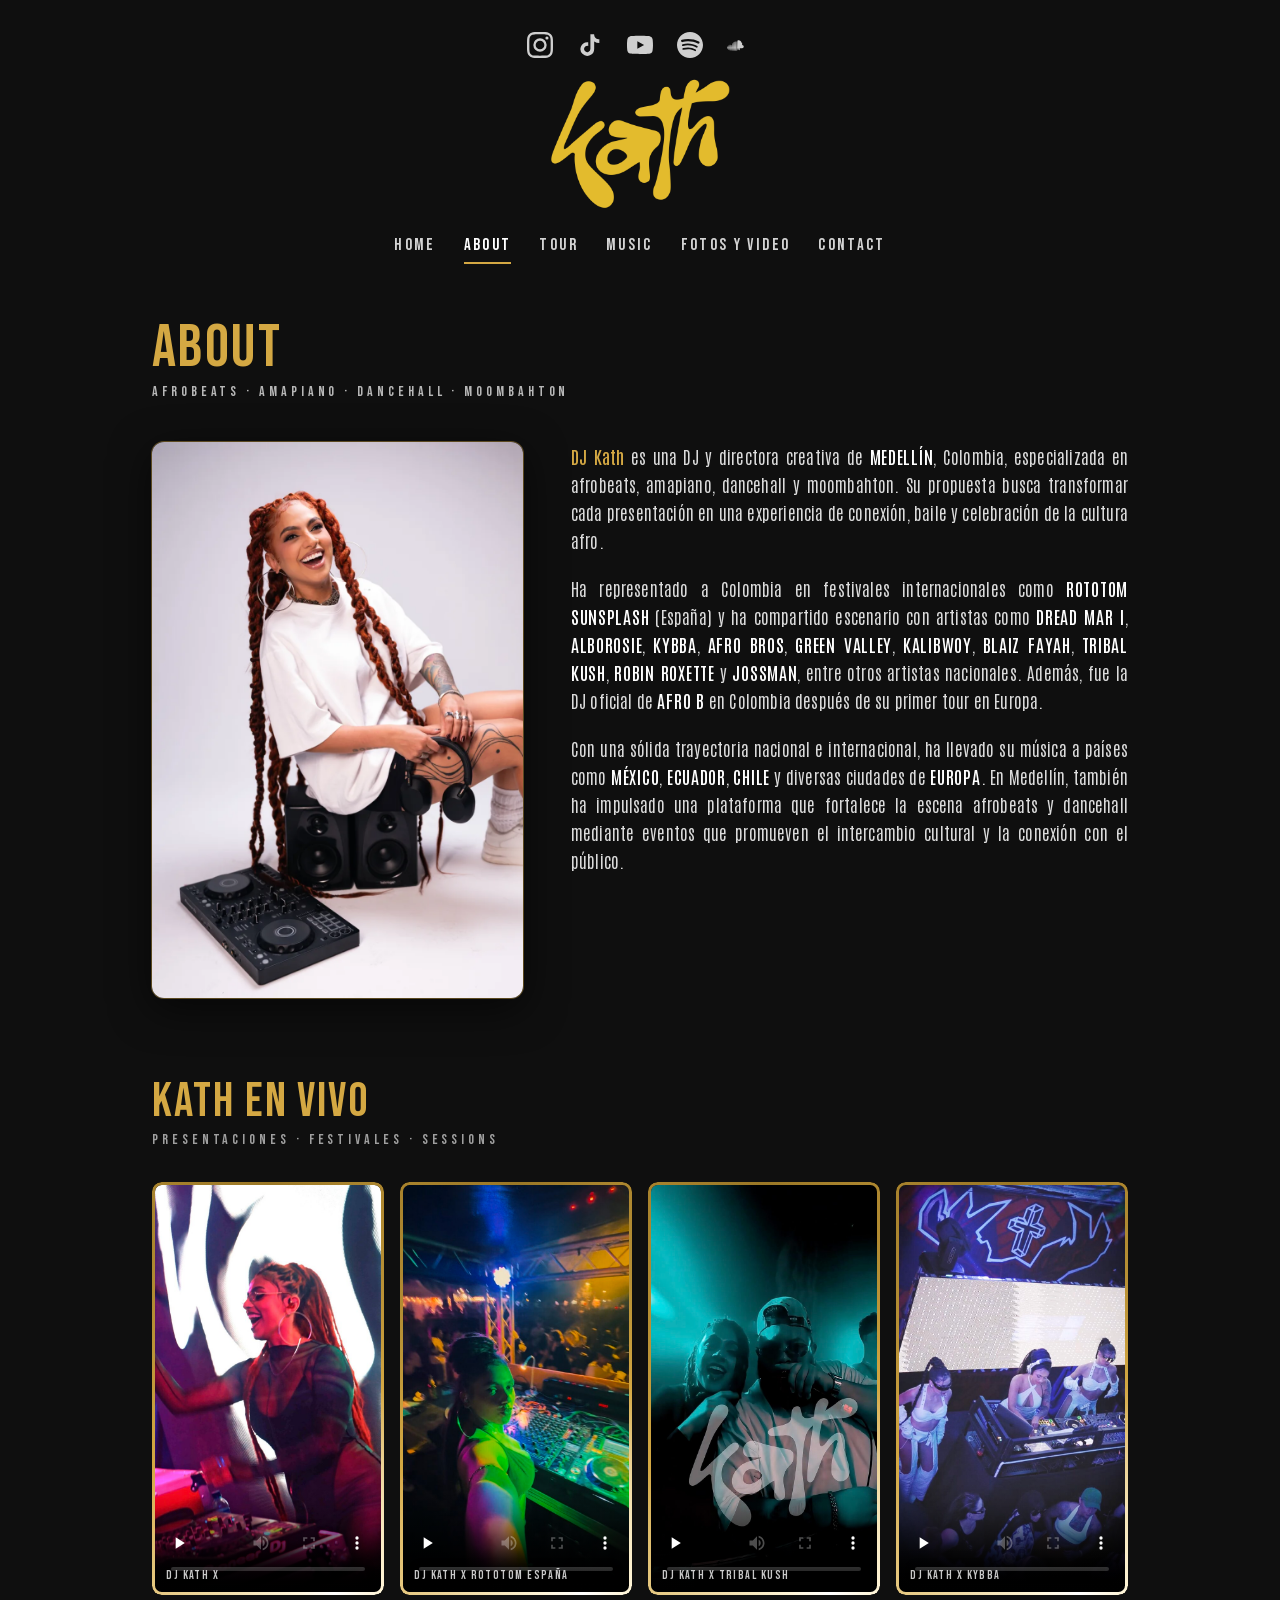
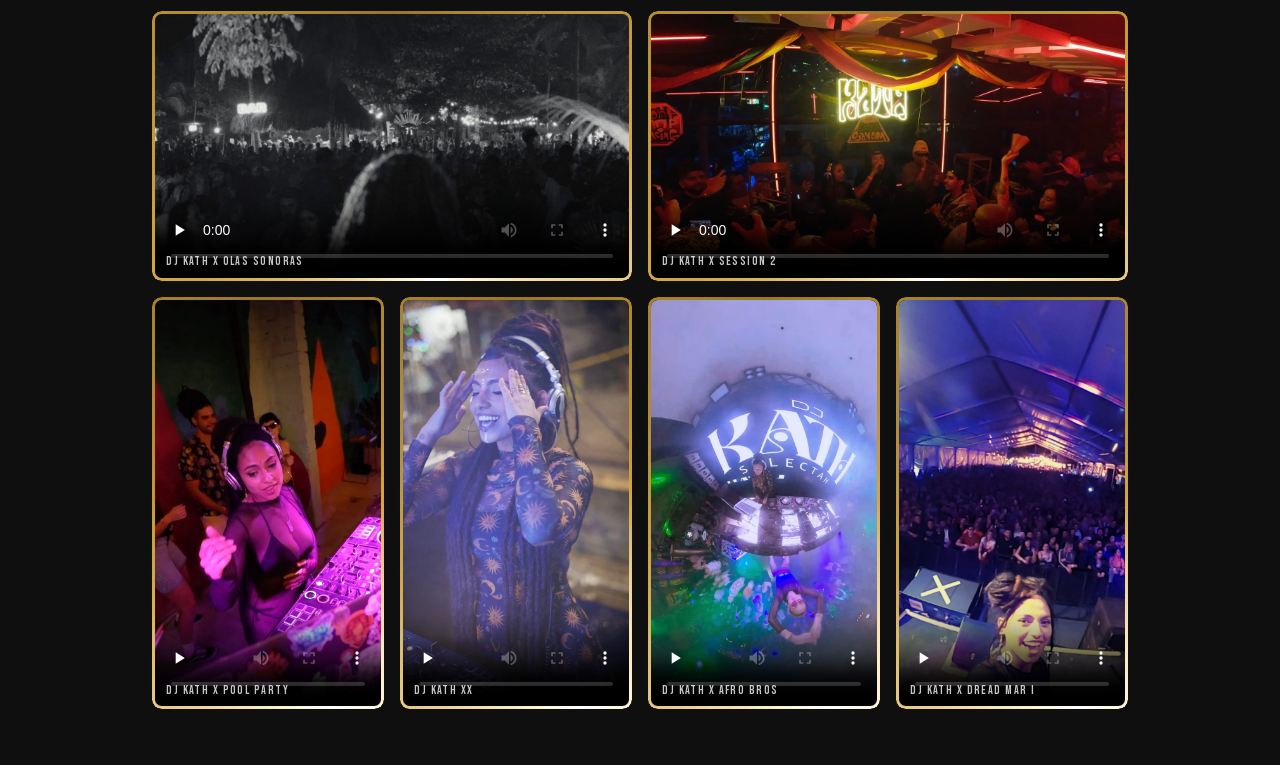
==== about.html @ 7995051b "perf: Tailwind compilado, fuentes locales, SoundCloud diferido y favicon liviano" ====
<!DOCTYPE html>
<html lang="es">
<head>
    <meta charset="UTF-8">
    <meta name="viewport" content="width=device-width, initial-scale=1.0">
    <script>try{if(!sessionStorage.getItem('kathIntro')&&!matchMedia('(prefers-reduced-motion: reduce)').matches){var d=document.documentElement;d.classList.add('intro');sessionStorage.setItem('kathIntro','1');document.addEventListener('DOMContentLoaded',function(){var i=document.querySelector('header > a > img'),go=function(){d.classList.add('go')};if(!i||i.complete)return go();i.addEventListener('load',go);i.addEventListener('error',go);setTimeout(go,2000)})}}catch(e){}</script>
    <title>Sobre DJ Kath | Biografía y trayectoria</title>
    <meta name="description" content="Quién es DJ Kath: su historia, su sonido y su recorrido por escenarios de Colombia y Europa. Afrobeats, Amapiano y raíces africanas desde Medellín.">
    <link rel="canonical" href="https://djkath.com/about.html">
    <meta property="og:type" content="profile">
    <meta property="og:site_name" content="DJ Kath">
    <meta property="og:locale" content="es_CO">
    <meta property="og:url" content="https://djkath.com/about.html">
    <meta property="og:title" content="Sobre DJ Kath | Biografía y trayectoria">
    <meta property="og:description" content="Quién es DJ Kath: su historia, su sonido y su recorrido por escenarios de Colombia y Europa. Afrobeats, Amapiano y raíces africanas desde Medellín.">
    <meta property="og:image" content="https://djkath.com/img/og-djkath.jpg">
    <meta property="og:image:width" content="1200">
    <meta property="og:image:height" content="630">
    <meta property="og:image:alt" content="DJ Kath en cabina">
    <meta name="twitter:card" content="summary_large_image">
    <meta name="twitter:title" content="Sobre DJ Kath | Biografía y trayectoria">
    <meta name="twitter:description" content="Quién es DJ Kath: su historia, su sonido y su recorrido por escenarios de Colombia y Europa. Afrobeats, Amapiano y raíces africanas desde Medellín.">
    <meta name="twitter:image" content="https://djkath.com/img/og-djkath.jpg">
    <link rel="icon" href="img/favicon.png" type="image/png">
    <link rel="apple-touch-icon" href="img/apple-touch-icon.png">
    <link rel="preload" href="fonts/bebas-neue-latin.woff2" as="font" type="font/woff2" crossorigin>
    <link rel="preload" href="fonts/antonio-latin.woff2" as="font" type="font/woff2" crossorigin>
    <link rel="stylesheet" href="assets/app.css">
    <style>
        body { font-family:'Antonio',system-ui,sans-serif; font-weight:300; background:#0F0F0F; }
        html { scroll-behavior:smooth; }
        .font-display { font-family:'Bebas Neue',system-ui,sans-serif; }
        .nav-link { font-family:'Bebas Neue',system-ui,sans-serif; letter-spacing:.14em; text-transform:uppercase; font-size:1.05rem; color:#fff; opacity:.82; transition:opacity .25s,color .25s; position:relative; padding-bottom:4px; }
        .nav-link:hover { opacity:1; color:#D4A843; }
        .nav-link.active { opacity:1; }
        .nav-link.active::after { content:''; position:absolute; left:0; right:0; bottom:-2px; height:2px; background:#D4A843; }
        .social-icon { color:#fff; opacity:.8; transition:opacity .25s,color .25s; }
        .social-icon:hover { opacity:1; color:#D4A843; }
        .social-icon svg { width: 26px; height: 26px; }
        #drawer .social-icon svg { width: 24px; height: 24px; }
        ::-webkit-scrollbar { width:4px; } ::-webkit-scrollbar-track { background:#0F0F0F; } ::-webkit-scrollbar-thumb { background:#D4A843; border-radius:2px; }
            #drawer .nav-link{font-size:1.25rem;}
        .bio p { font-weight:300; letter-spacing:.01em; }
        .bio .up { font-weight:500; color:#fff; text-transform:uppercase; letter-spacing:.04em; }
        .bio .hl { color:#D4A843; font-weight:500; }
        @property --ba { syntax:'<angle>'; inherits:false; initial-value:0deg; }
        .vcard { position:relative; border-radius:.6rem; background:#000; padding:3px; isolation:isolate; }
        .vcard video { display:block; width:100%; height:100%; border-radius:calc(.6rem - 3px); position:relative; z-index:1; }
        .vcard::before {
            content:''; position:absolute; inset:0; border-radius:inherit; padding:3px; pointer-events:none;
            background:conic-gradient(from var(--ba), #9a7726 0deg, #D4A843 90deg, #fff6da 152deg, #ffffff 162deg, #fff6da 172deg, #D4A843 235deg, #9a7726 360deg);
            -webkit-mask:linear-gradient(#000 0 0) content-box, linear-gradient(#000 0 0);
            -webkit-mask-composite:xor; mask:linear-gradient(#000 0 0) content-box, linear-gradient(#000 0 0); mask-composite:exclude;
            animation:spinBorder 3.5s linear infinite; z-index:20;
        }
        @keyframes spinBorder { to { --ba:360deg; } }
        @media (prefers-reduced-motion: reduce) {
            .vcard::before { animation:none; background:#D4A843; }
        }
        .vcap { font-family:'Bebas Neue',system-ui,sans-serif; letter-spacing:.12em; font-size:.75rem; line-height:1.15;
            color:rgba(255,255,255,.78); position:absolute; bottom:3px; left:3px; right:3px; z-index:10;
            padding:1.4rem .7rem .55rem; pointer-events:none; border-radius:0 0 calc(.6rem - 3px) calc(.6rem - 3px);
            background:linear-gradient(to top, rgba(0,0,0,.88), transparent); }
            /* Entrada del encabezado: solo en la primera página de la visita (clase .intro puesta en <head>).
           Queda en pausa hasta que carga el logo (clase .go) para no arrancar sobre una imagen sin descargar. */
        @keyframes kDrop { from { opacity: 0; transform: translateY(-22px); } to { opacity: 1; transform: none; } }
        @keyframes kWrite {
            from { clip-path: inset(-80% 180% -80% -80%); transform: scale(1.08); }
            to { clip-path: inset(-80%); transform: scale(1); }
        }
        @keyframes kRise { from { opacity: 0; transform: translateY(26px); } to { opacity: 1; transform: none; } }
        @keyframes kLine { from { transform: scaleX(0); } to { transform: scaleX(1); } }
        html.intro:not(.go) header *, html.intro:not(.go) #menuBtn, html.intro:not(.go) .hero-tagline, html.intro:not(.go) #scPlayer { animation-play-state: paused !important; }
        html.intro header .social-icon { animation: kDrop .9s cubic-bezier(.16, 1, .3, 1) backwards; }
        html.intro header .social-icon:nth-child(1) { animation-delay: .20s; }
        html.intro header .social-icon:nth-child(2) { animation-delay: .32s; }
        html.intro header .social-icon:nth-child(3) { animation-delay: .44s; }
        html.intro header .social-icon:nth-child(4) { animation-delay: .56s; }
        html.intro header .social-icon:nth-child(5) { animation-delay: .68s; }
        html.intro header > a > img { animation: kWrite 2.2s cubic-bezier(.45, 0, .25, 1) .5s backwards; }
        html.intro header .nav-link { animation: kRise .9s cubic-bezier(.16, 1, .3, 1) backwards; }
        html.intro header .nav-link:nth-child(1) { animation-delay: 1.90s; }
        html.intro header .nav-link:nth-child(2) { animation-delay: 2.04s; }
        html.intro header .nav-link:nth-child(3) { animation-delay: 2.18s; }
        html.intro header .nav-link:nth-child(4) { animation-delay: 2.32s; }
        html.intro header .nav-link:nth-child(5) { animation-delay: 2.46s; }
        html.intro header .nav-link:nth-child(6) { animation-delay: 2.60s; }
        html.intro header .nav-link.active::after { animation: kLine .8s cubic-bezier(.16, 1, .3, 1) 3.2s backwards; }
        html.intro #menuBtn { animation: kDrop .9s cubic-bezier(.16, 1, .3, 1) 1.9s backwards; }
    </style>
</head>
<body class="text-white">

    <!-- Mobile menu (hamburguesa + drawer) -->
    <button id="menuBtn" aria-label="Abrir menú" class="sm:hidden fixed top-6 right-5 z-[60] text-white p-2">
      <svg width="28" height="28" viewBox="0 0 24 24" fill="none" stroke="currentColor" stroke-width="2" stroke-linecap="round"><line x1="3" y1="6" x2="21" y2="6"/><line x1="3" y1="12" x2="21" y2="12"/><line x1="3" y1="18" x2="21" y2="18"/></svg>
    </button>
    <div id="backdrop" class="sm:hidden fixed inset-0 bg-black/60 backdrop-blur-sm z-40 opacity-0 pointer-events-none transition-opacity duration-300"></div>
    <aside id="drawer" class="sm:hidden fixed top-0 right-0 h-full w-72 max-w-[80vw] bg-ink/95 backdrop-blur-md z-50 translate-x-full transition-transform duration-300 ease-out flex flex-col border-l border-white/10">
      <button id="menuClose" aria-label="Cerrar menú" class="self-end p-5 text-white">
        <svg width="26" height="26" viewBox="0 0 24 24" fill="none" stroke="currentColor" stroke-width="2" stroke-linecap="round"><line x1="6" y1="6" x2="18" y2="18"/><line x1="6" y1="18" x2="18" y2="6"/></svg>
      </button>
      <nav class="flex flex-col gap-7 px-8 mt-2">
        <a href="index.html" class="nav-link">Home</a>
        <a href="about.html" class="nav-link">About</a>
        <a href="tour.html" class="nav-link">Tour</a>
        <a href="music.html" class="nav-link">Music</a>
        <a href="video.html" class="nav-link">Fotos y video</a>
        <a href="contact.html" class="nav-link">Contact</a>
      </nav>
      <div class="mt-auto flex items-center gap-6 px-8 pb-10">
        <a href="https://www.instagram.com/djkath____/" target="_blank" rel="noopener" aria-label="Instagram" class="social-icon"><svg width="20" height="20" viewBox="0 0 24 24" fill="currentColor"><path d="M12 2.16c3.2 0 3.58.01 4.85.07 1.17.05 1.8.25 2.23.41.56.22.96.48 1.38.9.42.42.68.82.9 1.38.16.42.36 1.06.41 2.23.06 1.27.07 1.65.07 4.85s-.01 3.58-.07 4.85c-.05 1.17-.25 1.8-.41 2.23-.22.56-.48.96-.9 1.38-.42.42-.82.68-1.38.9-.42.16-1.06.36-2.23.41-1.27.06-1.65.07-4.85.07s-3.58-.01-4.85-.07c-1.17-.05-1.8-.25-2.23-.41a3.7 3.7 0 0 1-1.38-.9 3.7 3.7 0 0 1-.9-1.38c-.16-.42-.36-1.06-.41-2.23C2.17 15.58 2.16 15.2 2.16 12s.01-3.58.07-4.85c.05-1.17.25-1.8.41-2.23.22-.56.48-.96.9-1.38.42-.42.82-.68 1.38-.9.42-.16 1.06-.36 2.23-.41C8.42 2.17 8.8 2.16 12 2.16M12 0C8.74 0 8.33.01 7.05.07 5.78.13 4.9.33 4.14.63c-.79.31-1.46.72-2.12 1.38C1.36 2.67.95 3.34.63 4.14.33 4.9.13 5.78.07 7.05.01 8.33 0 8.74 0 12s.01 3.67.07 4.95c.06 1.27.26 2.15.56 2.91.31.8.72 1.47 1.38 2.13.66.66 1.33 1.07 2.12 1.38.76.3 1.64.5 2.91.56C8.33 23.99 8.74 24 12 24s3.67-.01 4.95-.07c1.27-.06 2.15-.26 2.91-.56.8-.31 1.47-.72 2.13-1.38.66-.66 1.07-1.33 1.38-2.13.3-.76.5-1.64.56-2.91.06-1.28.07-1.69.07-4.95s-.01-3.67-.07-4.95c-.06-1.27-.26-2.15-.56-2.91a5.9 5.9 0 0 0-1.38-2.12A5.9 5.9 0 0 0 19.86.63c-.76-.3-1.64-.5-2.91-.56C15.67.01 15.26 0 12 0z"/><path d="M12 5.84A6.16 6.16 0 1 0 18.16 12 6.16 6.16 0 0 0 12 5.84zM12 16a4 4 0 1 1 4-4 4 4 0 0 1-4 4z"/><circle cx="18.41" cy="5.59" r="1.44"/></svg></a>
        <a href="https://www.tiktok.com/@djkath____" target="_blank" rel="noopener" aria-label="TikTok" class="social-icon"><svg width="20" height="20" viewBox="0 0 24 24" fill="currentColor"><path d="M19.59 6.69a4.83 4.83 0 0 1-3.77-4.25V2h-3.45v13.67a2.89 2.89 0 0 1-5.2 1.74 2.89 2.89 0 0 1 2.31-4.64 2.93 2.93 0 0 1 .88.13V9.4a6.84 6.84 0 0 0-1-.05A6.33 6.33 0 0 0 5 20.1a6.34 6.34 0 0 0 10.86-4.43v-7a8.16 8.16 0 0 0 4.77 1.52v-3.4a4.85 4.85 0 0 1-1.04-.1z"/></svg></a>
        <a href="https://www.youtube.com/@DjKathh" target="_blank" rel="noopener" aria-label="YouTube" class="social-icon"><svg width="20" height="20" viewBox="0 0 24 24" fill="currentColor"><path d="M23.498 6.186a3.016 3.016 0 0 0-2.122-2.136C19.505 3.545 12 3.545 12 3.545s-7.505 0-9.377.505A3.017 3.017 0 0 0 .502 6.186C0 8.07 0 12 0 12s0 3.93.502 5.814a3.016 3.016 0 0 0 2.122 2.136c1.871.505 9.376.505 9.376.505s7.505 0 9.377-.505a3.015 3.015 0 0 0 2.122-2.136C24 15.93 24 12 24 12s0-3.93-.502-5.814zM9.545 15.568V8.432L15.818 12l-6.273 3.568z"/></svg></a>
        <a href="https://open.spotify.com/user/12130058466" target="_blank" rel="noopener" aria-label="Spotify" class="social-icon"><svg width="20" height="20" viewBox="0 0 24 24" fill="currentColor"><path d="M12 0C5.4 0 0 5.4 0 12s5.4 12 12 12 12-5.4 12-12S18.66 0 12 0zm5.521 17.34c-.24.359-.66.48-1.021.24-2.82-1.74-6.36-2.101-10.561-1.141-.418.122-.84-.179-.96-.6-.122-.42.18-.84.6-.96 4.561-1.021 8.52-.6 11.64 1.32.42.18.479.659.301 1.02zm1.44-3.3c-.301.42-.841.6-1.262.3-3.239-1.98-8.159-2.58-11.939-1.38-.479.12-1.02-.12-1.14-.6-.12-.48.12-1.021.6-1.141C9.6 9.9 15 10.561 18.72 12.84c.361.181.54.78.241 1.2zm.12-3.36C15.24 8.4 8.82 8.16 5.16 9.301c-.6.179-1.2-.181-1.38-.721-.18-.601.18-1.2.72-1.381 4.26-1.26 11.28-1.02 15.721 1.621.539.3.719 1.02.419 1.56-.299.421-1.02.599-1.559.3z"/></svg></a>
        <a href="https://soundcloud.com/katherine-vargas-pineda" target="_blank" rel="noopener" aria-label="SoundCloud" class="social-icon"><svg width="20" height="20" viewBox="0 0 24 24" fill="currentColor"><path d="M1.175 12.225c-.051 0-.094.046-.101.1l-.233 2.154.233 2.105c.007.058.05.098.101.098.05 0 .09-.04.099-.098l.255-2.105-.27-2.154c0-.057-.045-.1-.09-.1m-.899.828c-.06 0-.091.037-.104.094L0 14.479l.165 1.308c0 .055.045.094.09.094s.089-.045.104-.104l.21-1.319-.21-1.334c0-.061-.044-.09-.09-.09m1.83-1.229c-.061 0-.12.045-.12.104l-.21 2.563.225 2.458c0 .06.045.12.119.12.061 0 .105-.061.121-.12l.254-2.474-.254-2.548c-.016-.06-.061-.12-.121-.12m.945-.089c-.075 0-.135.06-.15.135l-.193 2.64.21 2.544c.016.077.075.138.149.138.075 0 .135-.061.15-.15l.24-2.532-.24-2.623c0-.075-.06-.135-.135-.135l-.031-.005zm1.155.36c-.005-.09-.075-.149-.159-.149-.09 0-.158.06-.164.149l-.217 2.43.2 2.563c0 .09.075.157.159.157.074 0 .148-.068.148-.158l.227-2.563-.227-2.444.033.014.067-.012zm.809-1.709c-.101 0-.18.09-.18.181l-.21 3.957.187 2.563c0 .09.08.164.18.164.094 0 .174-.09.18-.18l.209-2.563-.209-3.972c-.008-.104-.088-.18-.18-.18m.959-.914c-.105 0-.195.09-.203.194l-.18 4.872.165 2.548c0 .12.09.209.195.209.104 0 .194-.089.21-.209l.193-2.548-.192-4.856c-.016-.12-.105-.21-.21-.21m1.034-.402c-.121 0-.211.089-.225.209l-.165 5.275.165 2.52c.014.119.104.225.225.225.119 0 .225-.105.225-.225l.195-2.52-.196-5.275c0-.12-.105-.225-.225-.225m1.155.045c0-.135-.105-.24-.24-.24-.119 0-.24.105-.24.24l-.149 5.441.149 2.504c.016.135.121.24.256.24.119 0 .24-.105.24-.24l.165-2.504-.18-5.456zm1.245-.066c0-.075-.029-.149-.075-.196-.06-.06-.119-.09-.196-.09-.06 0-.135.03-.18.075-.061.061-.105.135-.105.21l-.182 5.532.165 2.488c0 .15.135.285.285.285s.285-.135.285-.285l.18-2.488-.18-5.532-.022.011-.005-.005zm1.184-1.273c-.067-.052-.142-.082-.225-.082-.119 0-.24.046-.314.135-.075.075-.135.181-.135.301l-.027.244-.135 5.382.165 2.473c0 .181.165.345.345.345s.345-.164.36-.36l.15-2.458-.165-5.398c0-.135-.061-.255-.15-.33m1.245-.045c-.075-.044-.165-.075-.255-.075-.105 0-.21.03-.285.09-.105.075-.18.211-.18.345l-.014.149-.165 5.503.165 2.443c.016.21.18.375.39.375.196 0 .375-.165.39-.375l.165-2.443-.165-5.503c-.016-.165-.105-.3-.236-.36m2.475 1.808c-.21 0-.405.054-.585.149-.12-1.348-1.245-2.413-2.625-2.413-.345 0-.675.075-.96.196-.105.044-.135.09-.135.18v6.78c0 .09.075.165.165.18h4.155c.825 0 1.5-.66 1.5-1.485s-.66-1.5-1.485-1.5"/></svg></a>
        </div>
    </aside>

    <!-- HEADER -->
    <header class="flex flex-col items-center pt-8 px-6">
        <div class="flex items-center gap-6 mb-5">
            <a href="https://www.instagram.com/djkath____/" target="_blank" rel="noopener" aria-label="Instagram" class="social-icon"><svg width="20" height="20" viewBox="0 0 24 24" fill="currentColor"><path d="M12 2.16c3.2 0 3.58.01 4.85.07 1.17.05 1.8.25 2.23.41.56.22.96.48 1.38.9.42.42.68.82.9 1.38.16.42.36 1.06.41 2.23.06 1.27.07 1.65.07 4.85s-.01 3.58-.07 4.85c-.05 1.17-.25 1.8-.41 2.23-.22.56-.48.96-.9 1.38-.42.42-.82.68-1.38.9-.42.16-1.06.36-2.23.41-1.27.06-1.65.07-4.85.07s-3.58-.01-4.85-.07c-1.17-.05-1.8-.25-2.23-.41a3.7 3.7 0 0 1-1.38-.9 3.7 3.7 0 0 1-.9-1.38c-.16-.42-.36-1.06-.41-2.23C2.17 15.58 2.16 15.2 2.16 12s.01-3.58.07-4.85c.05-1.17.25-1.8.41-2.23.22-.56.48-.96.9-1.38.42-.42.82-.68 1.38-.9.42-.16 1.06-.36 2.23-.41C8.42 2.17 8.8 2.16 12 2.16M12 0C8.74 0 8.33.01 7.05.07 5.78.13 4.9.33 4.14.63c-.79.31-1.46.72-2.12 1.38C1.36 2.67.95 3.34.63 4.14.33 4.9.13 5.78.07 7.05.01 8.33 0 8.74 0 12s.01 3.67.07 4.95c.06 1.27.26 2.15.56 2.91.31.8.72 1.47 1.38 2.13.66.66 1.33 1.07 2.12 1.38.76.3 1.64.5 2.91.56C8.33 23.99 8.74 24 12 24s3.67-.01 4.95-.07c1.27-.06 2.15-.26 2.91-.56.8-.31 1.47-.72 2.13-1.38.66-.66 1.07-1.33 1.38-2.13.3-.76.5-1.64.56-2.91.06-1.28.07-1.69.07-4.95s-.01-3.67-.07-4.95c-.06-1.27-.26-2.15-.56-2.91a5.9 5.9 0 0 0-1.38-2.12A5.9 5.9 0 0 0 19.86.63c-.76-.3-1.64-.5-2.91-.56C15.67.01 15.26 0 12 0z"/><path d="M12 5.84A6.16 6.16 0 1 0 18.16 12 6.16 6.16 0 0 0 12 5.84zM12 16a4 4 0 1 1 4-4 4 4 0 0 1-4 4z"/><circle cx="18.41" cy="5.59" r="1.44"/></svg></a>
            <a href="https://www.tiktok.com/@djkath____" target="_blank" rel="noopener" aria-label="TikTok" class="social-icon"><svg width="20" height="20" viewBox="0 0 24 24" fill="currentColor"><path d="M19.59 6.69a4.83 4.83 0 0 1-3.77-4.25V2h-3.45v13.67a2.89 2.89 0 0 1-5.2 1.74 2.89 2.89 0 0 1 2.31-4.64 2.93 2.93 0 0 1 .88.13V9.4a6.84 6.84 0 0 0-1-.05A6.33 6.33 0 0 0 5 20.1a6.34 6.34 0 0 0 10.86-4.43v-7a8.16 8.16 0 0 0 4.77 1.52v-3.4a4.85 4.85 0 0 1-1.04-.1z"/></svg></a>
            <a href="https://www.youtube.com/@DjKathh" target="_blank" rel="noopener" aria-label="YouTube" class="social-icon"><svg width="20" height="20" viewBox="0 0 24 24" fill="currentColor"><path d="M23.498 6.186a3.016 3.016 0 0 0-2.122-2.136C19.505 3.545 12 3.545 12 3.545s-7.505 0-9.377.505A3.017 3.017 0 0 0 .502 6.186C0 8.07 0 12 0 12s0 3.93.502 5.814a3.016 3.016 0 0 0 2.122 2.136c1.871.505 9.376.505 9.376.505s7.505 0 9.377-.505a3.015 3.015 0 0 0 2.122-2.136C24 15.93 24 12 24 12s0-3.93-.502-5.814zM9.545 15.568V8.432L15.818 12l-6.273 3.568z"/></svg></a>
            <a href="https://open.spotify.com/user/12130058466" target="_blank" rel="noopener" aria-label="Spotify" class="social-icon"><svg width="20" height="20" viewBox="0 0 24 24" fill="currentColor"><path d="M12 0C5.4 0 0 5.4 0 12s5.4 12 12 12 12-5.4 12-12S18.66 0 12 0zm5.521 17.34c-.24.359-.66.48-1.021.24-2.82-1.74-6.36-2.101-10.561-1.141-.418.122-.84-.179-.96-.6-.122-.42.18-.84.6-.96 4.561-1.021 8.52-.6 11.64 1.32.42.18.479.659.301 1.02zm1.44-3.3c-.301.42-.841.6-1.262.3-3.239-1.98-8.159-2.58-11.939-1.38-.479.12-1.02-.12-1.14-.6-.12-.48.12-1.021.6-1.141C9.6 9.9 15 10.561 18.72 12.84c.361.181.54.78.241 1.2zm.12-3.36C15.24 8.4 8.82 8.16 5.16 9.301c-.6.179-1.2-.181-1.38-.721-.18-.601.18-1.2.72-1.381 4.26-1.26 11.28-1.02 15.721 1.621.539.3.719 1.02.419 1.56-.299.421-1.02.599-1.559.3z"/></svg></a>
            <a href="https://soundcloud.com/katherine-vargas-pineda" target="_blank" rel="noopener" aria-label="SoundCloud" class="social-icon"><svg width="20" height="20" viewBox="0 0 24 24" fill="currentColor"><path d="M1.175 12.225c-.051 0-.094.046-.101.1l-.233 2.154.233 2.105c.007.058.05.098.101.098.05 0 .09-.04.099-.098l.255-2.105-.27-2.154c0-.057-.045-.1-.09-.1m-.899.828c-.06 0-.091.037-.104.094L0 14.479l.165 1.308c0 .055.045.094.09.094s.089-.045.104-.104l.21-1.319-.21-1.334c0-.061-.044-.09-.09-.09m1.83-1.229c-.061 0-.12.045-.12.104l-.21 2.563.225 2.458c0 .06.045.12.119.12.061 0 .105-.061.121-.12l.254-2.474-.254-2.548c-.016-.06-.061-.12-.121-.12m.945-.089c-.075 0-.135.06-.15.135l-.193 2.64.21 2.544c.016.077.075.138.149.138.075 0 .135-.061.15-.15l.24-2.532-.24-2.623c0-.075-.06-.135-.135-.135l-.031-.005zm1.155.36c-.005-.09-.075-.149-.159-.149-.09 0-.158.06-.164.149l-.217 2.43.2 2.563c0 .09.075.157.159.157.074 0 .148-.068.148-.158l.227-2.563-.227-2.444.033.014.067-.012zm.809-1.709c-.101 0-.18.09-.18.181l-.21 3.957.187 2.563c0 .09.08.164.18.164.094 0 .174-.09.18-.18l.209-2.563-.209-3.972c-.008-.104-.088-.18-.18-.18m.959-.914c-.105 0-.195.09-.203.194l-.18 4.872.165 2.548c0 .12.09.209.195.209.104 0 .194-.089.21-.209l.193-2.548-.192-4.856c-.016-.12-.105-.21-.21-.21m1.034-.402c-.121 0-.211.089-.225.209l-.165 5.275.165 2.52c.014.119.104.225.225.225.119 0 .225-.105.225-.225l.195-2.52-.196-5.275c0-.12-.105-.225-.225-.225m1.155.045c0-.135-.105-.24-.24-.24-.119 0-.24.105-.24.24l-.149 5.441.149 2.504c.016.135.121.24.256.24.119 0 .24-.105.24-.24l.165-2.504-.18-5.456zm1.245-.066c0-.075-.029-.149-.075-.196-.06-.06-.119-.09-.196-.09-.06 0-.135.03-.18.075-.061.061-.105.135-.105.21l-.182 5.532.165 2.488c0 .15.135.285.285.285s.285-.135.285-.285l.18-2.488-.18-5.532-.022.011-.005-.005zm1.184-1.273c-.067-.052-.142-.082-.225-.082-.119 0-.24.046-.314.135-.075.075-.135.181-.135.301l-.027.244-.135 5.382.165 2.473c0 .181.165.345.345.345s.345-.164.36-.36l.15-2.458-.165-5.398c0-.135-.061-.255-.15-.33m1.245-.045c-.075-.044-.165-.075-.255-.075-.105 0-.21.03-.285.09-.105.075-.18.211-.18.345l-.014.149-.165 5.503.165 2.443c.016.21.18.375.39.375.196 0 .375-.165.39-.375l.165-2.443-.165-5.503c-.016-.165-.105-.3-.236-.36m2.475 1.808c-.21 0-.405.054-.585.149-.12-1.348-1.245-2.413-2.625-2.413-.345 0-.675.075-.96.196-.105.044-.135.09-.135.18v6.78c0 .09.075.165.165.18h4.155c.825 0 1.5-.66 1.5-1.485s-.66-1.5-1.485-1.5"/></svg></a>
        </div>
        <a href="index.html"><img src="img/logo-kath-amarillo.png" alt="DJ Kath" class="w-[150px] sm:w-[180px]"></a>
        <nav class="hidden sm:flex sm:flex-wrap sm:items-center sm:justify-center sm:gap-x-7 mt-6">
            <a href="index.html" class="nav-link">Home</a>
            <a href="about.html" class="nav-link active">About</a>
            <a href="tour.html" class="nav-link">Tour</a>
            <a href="music.html" class="nav-link">Music</a>
            <a href="video.html" class="nav-link">Fotos y video</a>
            <a href="contact.html" class="nav-link">Contact</a>
        </nav>
    </header>

    <!-- BIO -->
    <main class="max-w-5xl mx-auto px-6 py-14">
        <h1 class="font-display text-5xl sm:text-6xl tracking-[.04em] text-amber leading-none">ABOUT<span class="sr-only"> — biografía y trayectoria de DJ Kath</span></h1>
        <p class="font-display tracking-[.28em] text-sm text-white/70 mb-10 mt-1">AFROBEATS · AMAPIANO · DANCEHALL · MOOMBAHTON</p>

        <div class="grid md:grid-cols-[minmax(0,38%)_1fr] gap-8 lg:gap-12 items-start">
            <!-- Foto editada -->
            <div class="md:sticky md:top-10">
                <img src="img/about-portrait.webp" alt="DJ Kath" class="w-full rounded-xl ring-1 ring-amber/40 shadow-[0_10px_40px_rgba(0,0,0,.6)]">
            </div>
            <!-- Texto -->
            <div class="bio space-y-5 text-white/85 leading-relaxed text-[17px] sm:text-lg text-justify [hyphens:auto]">
                <p><span class="hl">DJ Kath</span> es una DJ y directora creativa de <span class="up">Medellín</span>, Colombia, especializada en afrobeats, amapiano, dancehall y moombahton. Su propuesta busca transformar cada presentación en una experiencia de conexión, baile y celebración de la cultura afro.</p>

                <p>Ha representado a Colombia en festivales internacionales como <span class="up">Rototom Sunsplash</span> (España) y ha compartido escenario con artistas como <span class="up">Dread Mar I</span>, <span class="up">Alborosie</span>, <span class="up">Kybba</span>, <span class="up">Afro Bros</span>, <span class="up">Green Valley</span>, <span class="up">Kalibwoy</span>, <span class="up">Blaiz Fayah</span>, <span class="up">Tribal Kush</span>, <span class="up">Robin Roxette</span> y <span class="up">Jossman</span>, entre otros artistas nacionales. Además, fue la DJ oficial de <span class="up">Afro B</span> en Colombia después de su primer tour en Europa.</p>

                <p>Con una sólida trayectoria nacional e internacional, ha llevado su música a países como <span class="up">México</span>, <span class="up">Ecuador</span>, <span class="up">Chile</span> y diversas ciudades de <span class="up">Europa</span>. En Medellín, también ha impulsado una plataforma que fortalece la escena afrobeats y dancehall mediante eventos que promueven el intercambio cultural y la conexión con el público.</p>
            </div>
        </div>

        <!-- KATH EN VIVO -->
        <section class="mt-20">
            <h2 class="font-display text-4xl sm:text-5xl tracking-[.04em] text-amber leading-none">KATH EN VIVO</h2>
            <p class="font-display tracking-[.28em] text-sm text-white/60 mt-1 mb-8">PRESENTACIONES · FESTIVALES · SESSIONS</p>

            <div class="vgrid grid grid-cols-2 sm:grid-cols-3 lg:grid-cols-4 gap-3 sm:gap-4 items-start">
                <figure class="vcard aspect-[9/16]">
                    <video class="object-cover" preload="none" controls playsinline poster="img/videos/dj-kath-x.jpg"><source src="img/videos/dj-kath-x.mp4" type="video/mp4"></video>
                    <figcaption class="vcap">DJ KATH X</figcaption>
                </figure>
                <figure class="vcard aspect-[9/16]">
                    <video class="object-cover" preload="none" controls playsinline poster="img/videos/rototom-espana.jpg"><source src="img/videos/rototom-espana.mp4?v=2" type="video/mp4"></video>
                    <figcaption class="vcap">DJ KATH X ROTOTOM ESPAÑA</figcaption>
                </figure>
                <figure class="vcard aspect-[9/16]">
                    <video class="object-cover" preload="none" controls playsinline poster="img/videos/tribal-kush.jpg"><source src="img/videos/tribal-kush.mp4" type="video/mp4"></video>
                    <figcaption class="vcap">DJ KATH X TRIBAL KUSH</figcaption>
                </figure>
                <figure class="vcard aspect-[9/16]">
                    <video class="object-cover" preload="none" controls playsinline poster="img/videos/kybba.jpg"><source src="img/videos/kybba.mp4" type="video/mp4"></video>
                    <figcaption class="vcap">DJ KATH X KYBBA</figcaption>
                </figure>
                <figure class="vcard aspect-[16/9] col-span-2 sm:col-span-3 lg:col-span-2">
                    <video class="object-cover" preload="none" controls playsinline poster="img/videos/olas-sonoras.jpg"><source src="img/videos/olas-sonoras.mp4" type="video/mp4"></video>
                    <figcaption class="vcap">DJ KATH X OLAS SONORAS</figcaption>
                </figure>
                <figure class="vcard aspect-[16/9] col-span-2 sm:col-span-3 lg:col-span-2">
                    <video class="object-cover" preload="none" controls playsinline poster="img/videos/session-2.jpg"><source src="img/videos/session-2.mp4" type="video/mp4"></video>
                    <figcaption class="vcap">DJ KATH X SESSION 2</figcaption>
                </figure>
                <figure class="vcard aspect-[9/16]">
                    <video class="object-cover" preload="none" controls playsinline poster="img/videos/pool-party.jpg"><source src="img/videos/pool-party.mp4" type="video/mp4"></video>
                    <figcaption class="vcap">DJ KATH X POOL PARTY</figcaption>
                </figure>
                <figure class="vcard aspect-[9/16]">
                    <video class="object-cover" preload="none" controls playsinline poster="img/videos/dj-kath-xx.jpg"><source src="img/videos/dj-kath-xx.mp4" type="video/mp4"></video>
                    <figcaption class="vcap">DJ KATH XX</figcaption>
                </figure>
                <figure class="vcard aspect-[9/16]">
                    <video class="object-cover" preload="none" controls playsinline poster="img/videos/afro-bross.jpg"><source src="img/videos/afro-bross.mp4" type="video/mp4"></video>
                    <figcaption class="vcap">DJ KATH X AFRO BROS</figcaption>
                </figure>
                <figure class="vcard aspect-[9/16]">
                    <video class="object-cover" preload="none" controls playsinline poster="img/videos/dread-mar-i.jpg"><source src="img/videos/dread-mar-i.mp4" type="video/mp4"></video>
                    <figcaption class="vcap">DJ KATH X DREAD MAR I</figcaption>
                </figure>
            </div>
        </section>
    </main>

    <script>
      (function(){
        var page=(location.pathname.split('/').pop()||'index.html');
        if(!page) page='index.html';
        document.querySelectorAll('a.nav-link').forEach(function(a){
          if(a.getAttribute('href')===page) a.classList.add('active');
        });
        var btn=document.getElementById('menuBtn'),cls=document.getElementById('menuClose'),
            dr=document.getElementById('drawer'),bd=document.getElementById('backdrop');
        function open(){dr.classList.remove('translate-x-full');bd.classList.remove('opacity-0','pointer-events-none');}
        function close(){dr.classList.add('translate-x-full');bd.classList.add('opacity-0','pointer-events-none');}
        if(btn){btn.onclick=open;cls.onclick=close;bd.onclick=close;}
        // Pausar otros videos al reproducir uno
        var vids=Array.prototype.slice.call(document.querySelectorAll('.vcard video'));
        vids.forEach(function(v){
          v.addEventListener('play',function(){
            vids.forEach(function(o){ if(o!==v) o.pause(); });
            var cap=v.parentNode.querySelector('figcaption'); if(cap) cap.style.opacity='0';
          });
          v.addEventListener('pause',function(){
            var cap=v.parentNode.querySelector('figcaption'); if(cap) cap.style.opacity='1';
          });
        });
      })();
    </script>
</body>
</html>
---- assets/app.css ----
*,:after,:before{--tw-border-spacing-x:0;--tw-border-spacing-y:0;--tw-translate-x:0;--tw-translate-y:0;--tw-rotate:0;--tw-skew-x:0;--tw-skew-y:0;--tw-scale-x:1;--tw-scale-y:1;--tw-pan-x: ;--tw-pan-y: ;--tw-pinch-zoom: ;--tw-scroll-snap-strictness:proximity;--tw-gradient-from-position: ;--tw-gradient-via-position: ;--tw-gradient-to-position: ;--tw-ordinal: ;--tw-slashed-zero: ;--tw-numeric-figure: ;--tw-numeric-spacing: ;--tw-numeric-fraction: ;--tw-ring-inset: ;--tw-ring-offset-width:0px;--tw-ring-offset-color:#fff;--tw-ring-color:rgba(59,130,246,.5);--tw-ring-offset-shadow:0 0 #0000;--tw-ring-shadow:0 0 #0000;--tw-shadow:0 0 #0000;--tw-shadow-colored:0 0 #0000;--tw-blur: ;--tw-brightness: ;--tw-contrast: ;--tw-grayscale: ;--tw-hue-rotate: ;--tw-invert: ;--tw-saturate: ;--tw-sepia: ;--tw-drop-shadow: ;--tw-backdrop-blur: ;--tw-backdrop-brightness: ;--tw-backdrop-contrast: ;--tw-backdrop-grayscale: ;--tw-backdrop-hue-rotate: ;--tw-backdrop-invert: ;--tw-backdrop-opacity: ;--tw-backdrop-saturate: ;--tw-backdrop-sepia: ;--tw-contain-size: ;--tw-contain-layout: ;--tw-contain-paint: ;--tw-contain-style: }::backdrop{--tw-border-spacing-x:0;--tw-border-spacing-y:0;--tw-translate-x:0;--tw-translate-y:0;--tw-rotate:0;--tw-skew-x:0;--tw-skew-y:0;--tw-scale-x:1;--tw-scale-y:1;--tw-pan-x: ;--tw-pan-y: ;--tw-pinch-zoom: ;--tw-scroll-snap-strictness:proximity;--tw-gradient-from-position: ;--tw-gradient-via-position: ;--tw-gradient-to-position: ;--tw-ordinal: ;--tw-slashed-zero: ;--tw-numeric-figure: ;--tw-numeric-spacing: ;--tw-numeric-fraction: ;--tw-ring-inset: ;--tw-ring-offset-width:0px;--tw-ring-offset-color:#fff;--tw-ring-color:rgba(59,130,246,.5);--tw-ring-offset-shadow:0 0 #0000;--tw-ring-shadow:0 0 #0000;--tw-shadow:0 0 #0000;--tw-shadow-colored:0 0 #0000;--tw-blur: ;--tw-brightness: ;--tw-contrast: ;--tw-grayscale: ;--tw-hue-rotate: ;--tw-invert: ;--tw-saturate: ;--tw-sepia: ;--tw-drop-shadow: ;--tw-backdrop-blur: ;--tw-backdrop-brightness: ;--tw-backdrop-contrast: ;--tw-backdrop-grayscale: ;--tw-backdrop-hue-rotate: ;--tw-backdrop-invert: ;--tw-backdrop-opacity: ;--tw-backdrop-saturate: ;--tw-backdrop-sepia: ;--tw-contain-size: ;--tw-contain-layout: ;--tw-contain-paint: ;--tw-contain-style: }/*! tailwindcss v3.4.19 | MIT License | https://tailwindcss.com*/*,:after,:before{border:0 solid #e5e7eb;box-sizing:border-box}:after,:before{--tw-content:""}:host,html{line-height:1.5;-webkit-text-size-adjust:100%;font-family:ui-sans-serif,system-ui,sans-serif,Apple Color Emoji,Segoe UI Emoji,Segoe UI Symbol,Noto Color Emoji;font-feature-settings:normal;font-variation-settings:normal;-moz-tab-size:4;-o-tab-size:4;tab-size:4;-webkit-tap-highlight-color:transparent}body{line-height:inherit;margin:0}hr{border-top-width:1px;color:inherit;height:0}abbr:where([title]){-webkit-text-decoration:underline dotted;text-decoration:underline dotted}h1,h2,h3,h4,h5,h6{font-size:inherit;font-weight:inherit}a{color:inherit;text-decoration:inherit}b,strong{font-weight:bolder}code,kbd,pre,samp{font-family:ui-monospace,SFMono-Regular,Menlo,Monaco,Consolas,Liberation Mono,Courier New,monospace;font-feature-settings:normal;font-size:1em;font-variation-settings:normal}small{font-size:80%}sub,sup{font-size:75%;line-height:0;position:relative;vertical-align:baseline}sub{bottom:-.25em}sup{top:-.5em}table{border-collapse:collapse;border-color:inherit;text-indent:0}button,input,optgroup,select,textarea{color:inherit;font-family:inherit;font-feature-settings:inherit;font-size:100%;font-variation-settings:inherit;font-weight:inherit;letter-spacing:inherit;line-height:inherit;margin:0;padding:0}button,select{text-transform:none}button,input:where([type=button]),input:where([type=reset]),input:where([type=submit]){-webkit-appearance:button;background-color:transparent;background-image:none}:-moz-focusring{outline:auto}:-moz-ui-invalid{box-shadow:none}progress{vertical-align:baseline}::-webkit-inner-spin-button,::-webkit-outer-spin-button{height:auto}[type=search]{-webkit-appearance:textfield;outline-offset:-2px}::-webkit-search-decoration{-webkit-appearance:none}::-webkit-file-upload-button{-webkit-appearance:button;font:inherit}summary{display:list-item}blockquote,dd,dl,figure,h1,h2,h3,h4,h5,h6,hr,p,pre{margin:0}fieldset{margin:0}fieldset,legend{padding:0}menu,ol,ul{list-style:none;margin:0;padding:0}dialog{padding:0}textarea{resize:vertical}input::-moz-placeholder,textarea::-moz-placeholder{color:#9ca3af;opacity:1}input::placeholder,textarea::placeholder{color:#9ca3af;opacity:1}[role=button],button{cursor:pointer}:disabled{cursor:default}audio,canvas,embed,iframe,img,object,svg,video{display:block;vertical-align:middle}img,video{height:auto;max-width:100%}[hidden]:where(:not([hidden=until-found])){display:none}.sr-only{height:1px;margin:-1px;overflow:hidden;padding:0;position:absolute;width:1px;clip:rect(0,0,0,0);border-width:0;white-space:nowrap}.pointer-events-none{pointer-events:none}.fixed{position:fixed}.absolute{position:absolute}.relative{position:relative}.inset-0{inset:0}.bottom-0{bottom:0}.left-0{left:0}.right-0{right:0}.right-5{right:1.25rem}.right-6{right:1.5rem}.top-0{top:0}.top-5{top:1.25rem}.top-6{top:1.5rem}.z-40{z-index:40}.z-50{z-index:50}.z-\[60\]{z-index:60}.z-\[70\]{z-index:70}.col-span-2{grid-column:span 2/span 2}.mx-auto{margin-left:auto;margin-right:auto}.mb-10{margin-bottom:2.5rem}.mb-12{margin-bottom:3rem}.mb-14{margin-bottom:3.5rem}.mb-2{margin-bottom:.5rem}.mb-4{margin-bottom:1rem}.mb-5{margin-bottom:1.25rem}.mb-8{margin-bottom:2rem}.mt-1{margin-top:.25rem}.mt-1\.5{margin-top:.375rem}.mt-10{margin-top:2.5rem}.mt-12{margin-top:3rem}.mt-14{margin-top:3.5rem}.mt-16{margin-top:4rem}.mt-2{margin-top:.5rem}.mt-20{margin-top:5rem}.mt-3{margin-top:.75rem}.mt-6{margin-top:1.5rem}.mt-8{margin-top:2rem}.mt-auto{margin-top:auto}.block{display:block}.inline-block{display:inline-block}.flex{display:flex}.grid{display:grid}.hidden{display:none}.aspect-\[16\/9\]{aspect-ratio:16/9}.aspect-\[4\/3\]{aspect-ratio:4/3}.aspect-\[9\/16\]{aspect-ratio:9/16}.h-14{height:3.5rem}.h-\[4px\]{height:4px}.h-full{height:100%}.h-px{height:1px}.max-h-\[85vh\]{max-height:85vh}.min-h-\[100svh\]{min-height:100svh}.w-0{width:0}.w-14{width:3.5rem}.w-72{width:18rem}.w-\[150px\]{width:150px}.w-full{width:100%}.min-w-0{min-width:0}.max-w-3xl{max-width:48rem}.max-w-5xl{max-width:64rem}.max-w-\[80vw\]{max-width:80vw}.max-w-full{max-width:100%}.max-w-xl{max-width:36rem}.flex-1{flex:1 1 0%}.shrink-0{flex-shrink:0}.translate-x-full{--tw-translate-x:100%}.transform,.translate-x-full{transform:translate(var(--tw-translate-x),var(--tw-translate-y)) rotate(var(--tw-rotate)) skewX(var(--tw-skew-x)) skewY(var(--tw-skew-y)) scaleX(var(--tw-scale-x)) scaleY(var(--tw-scale-y))}.cursor-pointer{cursor:pointer}.columns-2{-moz-columns:2;column-count:2}.break-inside-avoid{-moz-column-break-inside:avoid;break-inside:avoid}.grid-cols-2{grid-template-columns:repeat(2,minmax(0,1fr))}.flex-col{flex-direction:column}.items-start{align-items:flex-start}.items-center{align-items:center}.items-baseline{align-items:baseline}.justify-center{justify-content:center}.gap-2{gap:.5rem}.gap-3{gap:.75rem}.gap-4{gap:1rem}.gap-6{gap:1.5rem}.gap-7{gap:1.75rem}.gap-8{gap:2rem}.space-y-10>:not([hidden])~:not([hidden]){--tw-space-y-reverse:0;margin-bottom:calc(2.5rem*var(--tw-space-y-reverse));margin-top:calc(2.5rem*(1 - var(--tw-space-y-reverse)))}.space-y-5>:not([hidden])~:not([hidden]){--tw-space-y-reverse:0;margin-bottom:calc(1.25rem*var(--tw-space-y-reverse));margin-top:calc(1.25rem*(1 - var(--tw-space-y-reverse)))}.divide-y>:not([hidden])~:not([hidden]){--tw-divide-y-reverse:0;border-bottom-width:calc(1px*var(--tw-divide-y-reverse));border-top-width:calc(1px*(1 - var(--tw-divide-y-reverse)))}.divide-white\/10>:not([hidden])~:not([hidden]){border-color:hsla(0,0%,100%,.1)}.self-end{align-self:flex-end}.overflow-hidden{overflow:hidden}.overflow-x-auto{overflow-x:auto}.truncate{overflow:hidden;text-overflow:ellipsis;white-space:nowrap}.break-all{word-break:break-all}.rounded{border-radius:.25rem}.rounded-2xl{border-radius:1rem}.rounded-\[10px\]{border-radius:10px}.rounded-full{border-radius:9999px}.rounded-lg{border-radius:.5rem}.rounded-xl{border-radius:.75rem}.border{border-width:1px}.border-l{border-left-width:1px}.border-t{border-top-width:1px}.border-white\/10{border-color:hsla(0,0%,100%,.1)}.border-white\/15{border-color:hsla(0,0%,100%,.15)}.border-white\/20{border-color:hsla(0,0%,100%,.2)}.bg-amber{--tw-bg-opacity:1;background-color:rgb(212 168 67/var(--tw-bg-opacity,1))}.bg-black{--tw-bg-opacity:1;background-color:rgb(0 0 0/var(--tw-bg-opacity,1))}.bg-black\/30{background-color:rgba(0,0,0,.3)}.bg-black\/40{background-color:rgba(0,0,0,.4)}.bg-black\/55{background-color:rgba(0,0,0,.55)}.bg-black\/60{background-color:rgba(0,0,0,.6)}.bg-black\/90{background-color:rgba(0,0,0,.9)}.bg-ink\/95{background-color:hsla(0,0%,6%,.95)}.bg-white\/15{background-color:hsla(0,0%,100%,.15)}.bg-white\/25{background-color:hsla(0,0%,100%,.25)}.object-contain{-o-object-fit:contain;object-fit:contain}.object-cover{-o-object-fit:cover;object-fit:cover}.p-2{padding:.5rem}.p-5{padding:1.25rem}.p-6{padding:1.5rem}.px-5{padding-left:1.25rem;padding-right:1.25rem}.px-6{padding-left:1.5rem;padding-right:1.5rem}.px-8{padding-left:2rem;padding-right:2rem}.py-14{padding-bottom:3.5rem;padding-top:3.5rem}.py-16{padding-bottom:4rem;padding-top:4rem}.py-3{padding-bottom:.75rem;padding-top:.75rem}.py-4{padding-bottom:1rem;padding-top:1rem}.pb-10{padding-bottom:2.5rem}.pb-24{padding-bottom:6rem}.pt-8{padding-top:2rem}.text-left{text-align:left}.text-center{text-align:center}.text-justify{text-align:justify}.font-display{font-family:Bebas Neue,system-ui,sans-serif}.text-2xl{font-size:1.5rem;line-height:2rem}.text-3xl{font-size:1.875rem;line-height:2.25rem}.text-4xl{font-size:2.25rem;line-height:2.5rem}.text-5xl{font-size:3rem;line-height:1}.text-\[\.78rem\]{font-size:.78rem}.text-\[17px\]{font-size:17px}.text-lg{font-size:1.125rem;line-height:1.75rem}.text-sm{font-size:.875rem;line-height:1.25rem}.text-xs{font-size:.75rem;line-height:1rem}.font-medium{font-weight:500}.uppercase{text-transform:uppercase}.tabular-nums{--tw-numeric-spacing:tabular-nums;font-variant-numeric:var(--tw-ordinal) var(--tw-slashed-zero) var(--tw-numeric-figure) var(--tw-numeric-spacing) var(--tw-numeric-fraction)}.leading-none{line-height:1}.leading-relaxed{line-height:1.625}.tracking-\[\.04em\]{letter-spacing:.04em}.tracking-\[\.08em\]{letter-spacing:.08em}.tracking-\[\.12em\]{letter-spacing:.12em}.tracking-\[\.15em\]{letter-spacing:.15em}.tracking-\[\.18em\]{letter-spacing:.18em}.tracking-\[\.22em\]{letter-spacing:.22em}.tracking-\[\.25em\]{letter-spacing:.25em}.tracking-\[\.28em\]{letter-spacing:.28em}.tracking-\[\.3em\]{letter-spacing:.3em}.text-amber{--tw-text-opacity:1;color:rgb(212 168 67/var(--tw-text-opacity,1))}.text-amber\/80{color:rgba(212,168,67,.8)}.text-ink{--tw-text-opacity:1;color:rgb(15 15 15/var(--tw-text-opacity,1))}.text-white{--tw-text-opacity:1;color:rgb(255 255 255/var(--tw-text-opacity,1))}.text-white\/50{color:hsla(0,0%,100%,.5)}.text-white\/60{color:hsla(0,0%,100%,.6)}.text-white\/70{color:hsla(0,0%,100%,.7)}.text-white\/80{color:hsla(0,0%,100%,.8)}.text-white\/85{color:hsla(0,0%,100%,.85)}.opacity-0{opacity:0}.shadow-2xl{--tw-shadow:0 25px 50px -12px rgba(0,0,0,.25);--tw-shadow-colored:0 25px 50px -12px var(--tw-shadow-color)}.shadow-2xl,.shadow-\[0_10px_40px_rgba\(0\2c 0\2c 0\2c \.6\)\]{box-shadow:var(--tw-ring-offset-shadow,0 0 #0000),var(--tw-ring-shadow,0 0 #0000),var(--tw-shadow)}.shadow-\[0_10px_40px_rgba\(0\2c 0\2c 0\2c \.6\)\]{--tw-shadow:0 10px 40px rgba(0,0,0,.6);--tw-shadow-colored:0 10px 40px var(--tw-shadow-color)}.ring-1{--tw-ring-offset-shadow:var(--tw-ring-inset) 0 0 0 var(--tw-ring-offset-width) var(--tw-ring-offset-color);--tw-ring-shadow:var(--tw-ring-inset) 0 0 0 calc(1px + var(--tw-ring-offset-width)) var(--tw-ring-color);box-shadow:var(--tw-ring-offset-shadow),var(--tw-ring-shadow),var(--tw-shadow,0 0 #0000)}.ring-inset{--tw-ring-inset:inset}.ring-amber\/40{--tw-ring-color:rgba(212,168,67,.4)}.ring-white\/10{--tw-ring-color:hsla(0,0%,100%,.1)}.drop-shadow-\[0_4px_30px_rgba\(0\2c 0\2c 0\2c \.6\)\]{--tw-drop-shadow:drop-shadow(0 4px 30px rgba(0,0,0,.6));filter:var(--tw-blur) var(--tw-brightness) var(--tw-contrast) var(--tw-grayscale) var(--tw-hue-rotate) var(--tw-invert) var(--tw-saturate) var(--tw-sepia) var(--tw-drop-shadow)}.backdrop-blur-md{--tw-backdrop-blur:blur(12px)}.backdrop-blur-md,.backdrop-blur-sm{-webkit-backdrop-filter:var(--tw-backdrop-blur) var(--tw-backdrop-brightness) var(--tw-backdrop-contrast) var(--tw-backdrop-grayscale) var(--tw-backdrop-hue-rotate) var(--tw-backdrop-invert) var(--tw-backdrop-opacity) var(--tw-backdrop-saturate) var(--tw-backdrop-sepia);backdrop-filter:var(--tw-backdrop-blur) var(--tw-backdrop-brightness) var(--tw-backdrop-contrast) var(--tw-backdrop-grayscale) var(--tw-backdrop-hue-rotate) var(--tw-backdrop-invert) var(--tw-backdrop-opacity) var(--tw-backdrop-saturate) var(--tw-backdrop-sepia)}.backdrop-blur-sm{--tw-backdrop-blur:blur(4px)}.transition{transition-duration:.15s;transition-property:color,background-color,border-color,text-decoration-color,fill,stroke,opacity,box-shadow,transform,filter,-webkit-backdrop-filter;transition-property:color,background-color,border-color,text-decoration-color,fill,stroke,opacity,box-shadow,transform,filter,backdrop-filter;transition-property:color,background-color,border-color,text-decoration-color,fill,stroke,opacity,box-shadow,transform,filter,backdrop-filter,-webkit-backdrop-filter;transition-timing-function:cubic-bezier(.4,0,.2,1)}.transition-opacity{transition-duration:.15s;transition-property:opacity;transition-timing-function:cubic-bezier(.4,0,.2,1)}.transition-transform{transition-duration:.15s;transition-property:transform;transition-timing-function:cubic-bezier(.4,0,.2,1)}.duration-300{transition-duration:.3s}.duration-500{transition-duration:.5s}.ease-in-out{transition-timing-function:cubic-bezier(.4,0,.2,1)}.ease-out{transition-timing-function:cubic-bezier(0,0,.2,1)}.\[hyphens\:auto\]{-webkit-hyphens:auto;hyphens:auto}@font-face{font-display:swap;font-family:Antonio;font-style:normal;font-weight:200 500;src:url(../fonts/antonio-latin.woff2) format("woff2");unicode-range:u+00??,u+0131,u+0152-0153,u+02bb-02bc,u+02c6,u+02da,u+02dc,u+0304,u+0308,u+0329,u+2000-206f,u+20ac,u+2122,u+2191,u+2193,u+2212,u+2215,u+feff,u+fffd}@font-face{font-display:swap;font-family:Bebas Neue;font-style:normal;font-weight:400;src:url(../fonts/bebas-neue-latin.woff2) format("woff2");unicode-range:u+00??,u+0131,u+0152-0153,u+02bb-02bc,u+02c6,u+02da,u+02dc,u+0304,u+0308,u+0329,u+2000-206f,u+20ac,u+2122,u+2191,u+2193,u+2212,u+2215,u+feff,u+fffd}.hover\:border-amber\/70:hover{border-color:rgba(212,168,67,.7)}.hover\:bg-black\/55:hover{background-color:rgba(0,0,0,.55)}.hover\:bg-warm:hover{--tw-bg-opacity:1;background-color:rgb(249 115 22/var(--tw-bg-opacity,1))}.hover\:text-amber:hover{--tw-text-opacity:1;color:rgb(212 168 67/var(--tw-text-opacity,1))}.hover\:text-warm:hover{--tw-text-opacity:1;color:rgb(249 115 22/var(--tw-text-opacity,1))}.group:hover .group-hover\:scale-105{--tw-scale-x:1.05;--tw-scale-y:1.05;transform:translate(var(--tw-translate-x),var(--tw-translate-y)) rotate(var(--tw-rotate)) skewX(var(--tw-skew-x)) skewY(var(--tw-skew-y)) scaleX(var(--tw-scale-x)) scaleY(var(--tw-scale-y))}.group:hover .group-hover\:text-amber{--tw-text-opacity:1;color:rgb(212 168 67/var(--tw-text-opacity,1))}.group:hover .group-hover\:ring-2{--tw-ring-offset-shadow:var(--tw-ring-inset) 0 0 0 var(--tw-ring-offset-width) var(--tw-ring-offset-color);--tw-ring-shadow:var(--tw-ring-inset) 0 0 0 calc(2px + var(--tw-ring-offset-width)) var(--tw-ring-color);box-shadow:var(--tw-ring-offset-shadow),var(--tw-ring-shadow),var(--tw-shadow,0 0 #0000)}.group:hover .group-hover\:ring-amber\/80{--tw-ring-color:rgba(212,168,67,.8)}@media (min-width:640px){.sm\:col-span-3{grid-column:span 3/span 3}.sm\:mt-10{margin-top:2.5rem}.sm\:flex{display:flex}.sm\:hidden{display:none}.sm\:h-16{height:4rem}.sm\:w-16{width:4rem}.sm\:w-\[180px\]{width:180px}.sm\:columns-3{-moz-columns:3;column-count:3}.sm\:grid-cols-2{grid-template-columns:repeat(2,minmax(0,1fr))}.sm\:grid-cols-3{grid-template-columns:repeat(3,minmax(0,1fr))}.sm\:flex-wrap{flex-wrap:wrap}.sm\:items-center{align-items:center}.sm\:justify-center{justify-content:center}.sm\:gap-12{gap:3rem}.sm\:gap-4{gap:1rem}.sm\:gap-5{gap:1.25rem}.sm\:gap-x-7{-moz-column-gap:1.75rem;column-gap:1.75rem}.sm\:px-6{padding-left:1.5rem;padding-right:1.5rem}.sm\:py-5{padding-bottom:1.25rem;padding-top:1.25rem}.sm\:text-3xl{font-size:1.875rem;line-height:2.25rem}.sm\:text-4xl{font-size:2.25rem;line-height:2.5rem}.sm\:text-5xl{font-size:3rem;line-height:1}.sm\:text-6xl{font-size:3.75rem;line-height:1}.sm\:text-base{font-size:1rem;line-height:1.5rem}.sm\:text-lg{font-size:1.125rem;line-height:1.75rem}.sm\:text-xl{font-size:1.25rem;line-height:1.75rem}}@media (min-width:768px){.md\:sticky{position:sticky}.md\:top-10{top:2.5rem}.md\:grid-cols-\[minmax\(0\2c 38\%\)_1fr\]{grid-template-columns:minmax(0,38%) 1fr}}@media (min-width:1024px){.lg\:col-span-2{grid-column:span 2/span 2}.lg\:grid-cols-4{grid-template-columns:repeat(4,minmax(0,1fr))}.lg\:gap-12{gap:3rem}}.\[\&\>button\]\:mb-3>button{margin-bottom:.75rem}
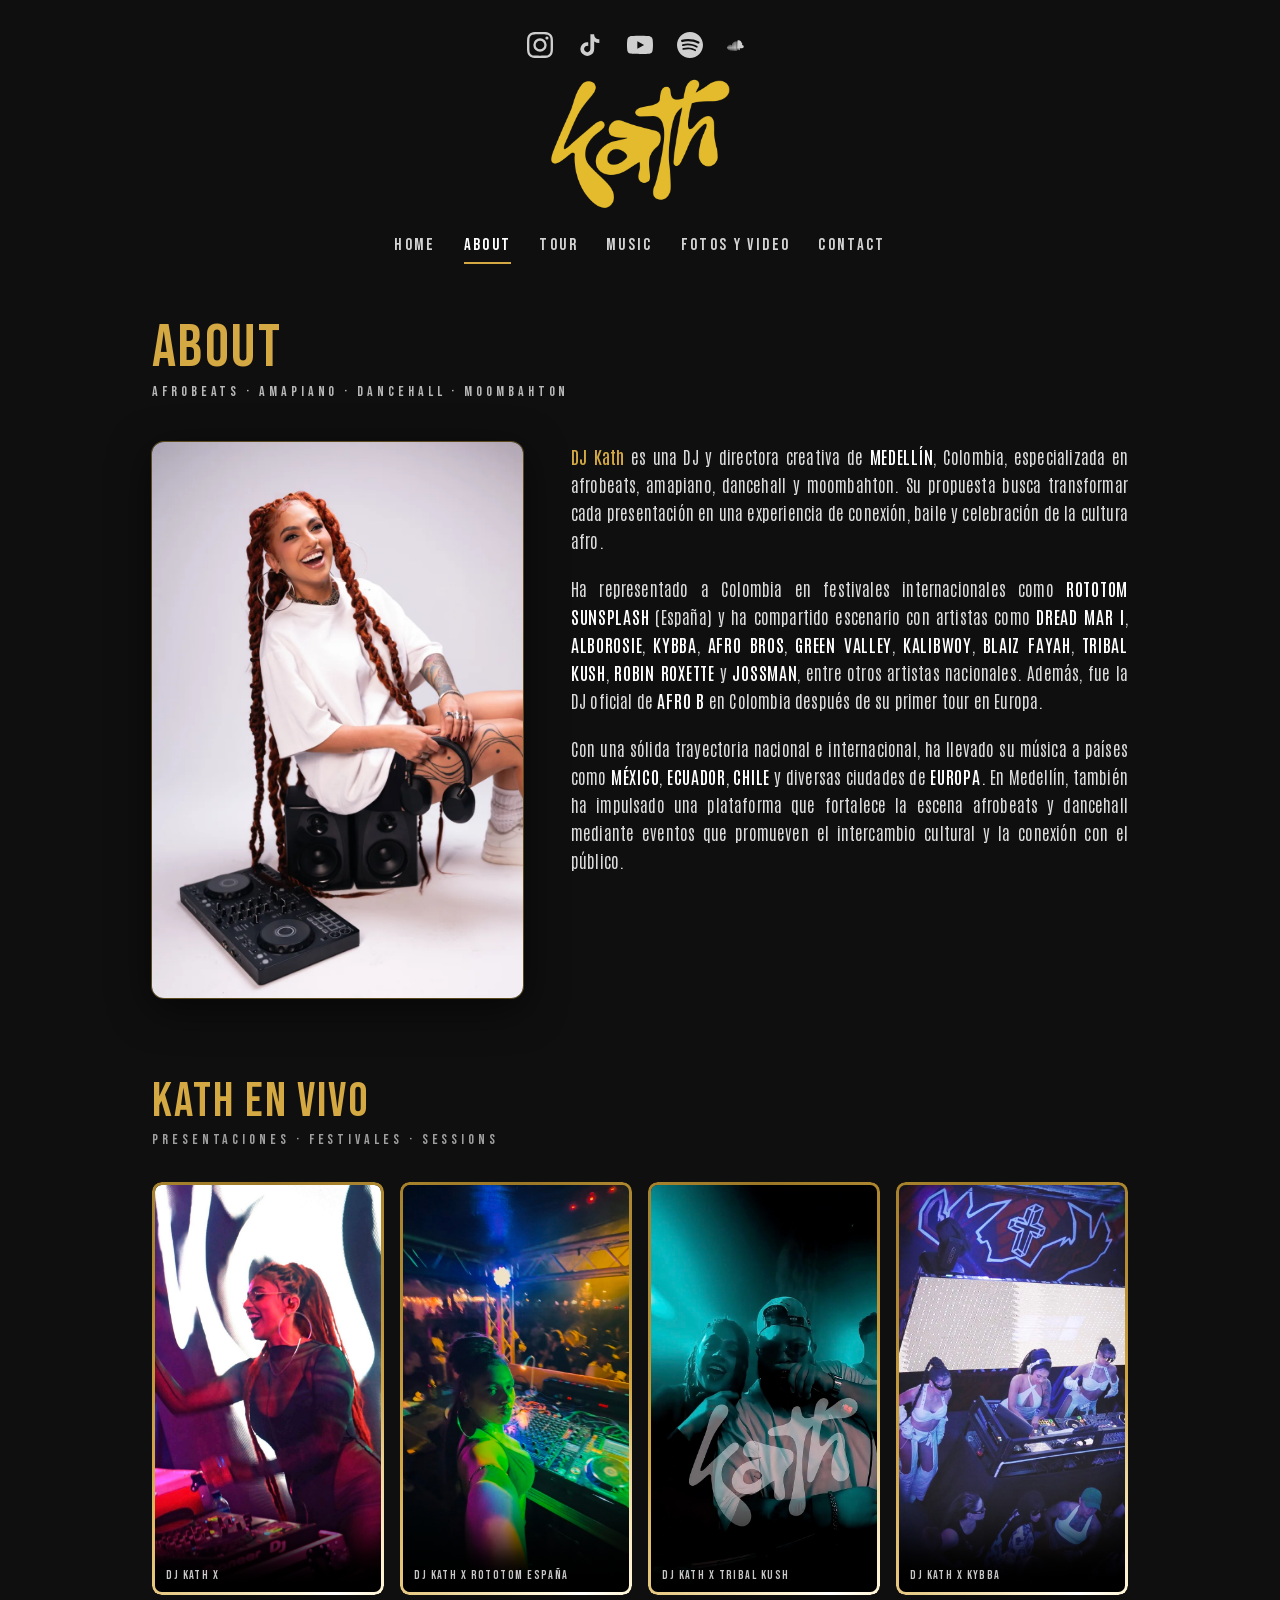
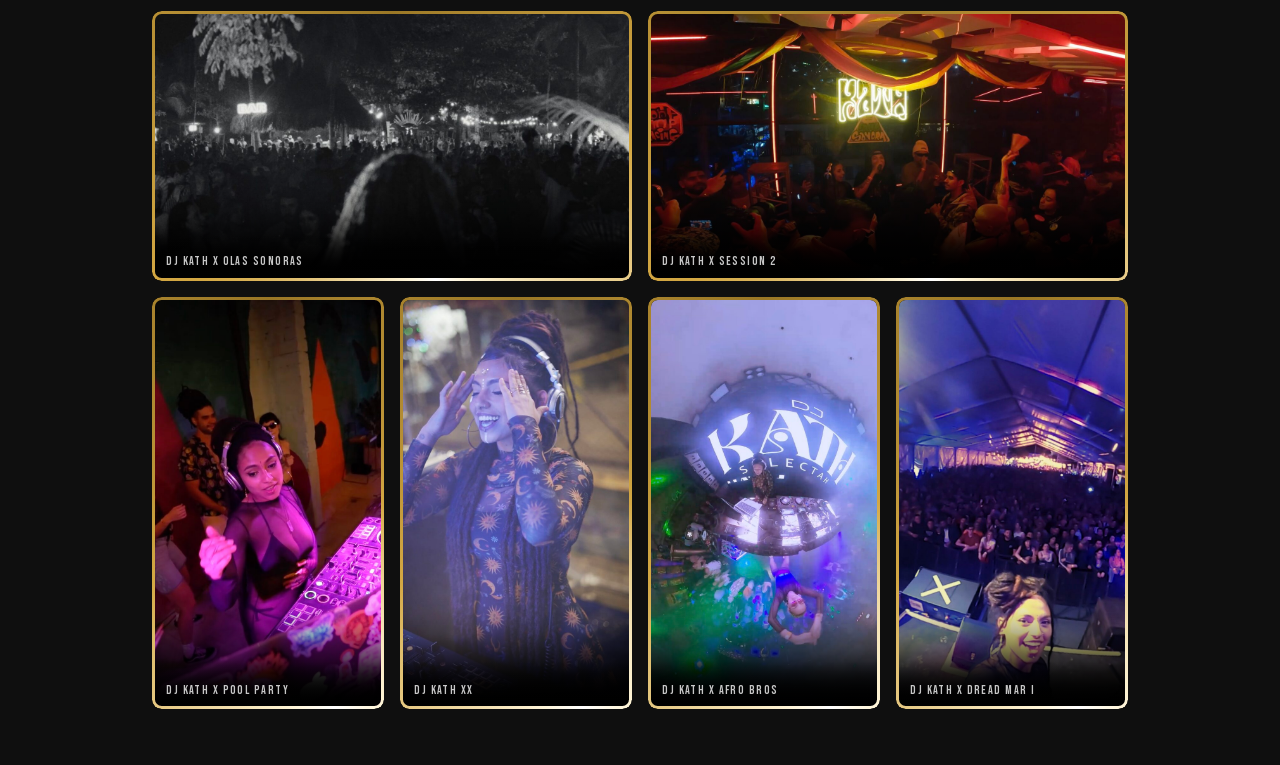
==== commit f67e1d9d: "fix: dimensiones explícitas en logo y retrato para evitar saltos de layout" ====
--- a/about.html
+++ b/about.html
@@ -126,7 +126,7 @@
             <a href="https://open.spotify.com/user/12130058466" target="_blank" rel="noopener" aria-label="Spotify" class="social-icon"><svg width="20" height="20" viewBox="0 0 24 24" fill="currentColor"><path d="M12 0C5.4 0 0 5.4 0 12s5.4 12 12 12 12-5.4 12-12S18.66 0 12 0zm5.521 17.34c-.24.359-.66.48-1.021.24-2.82-1.74-6.36-2.101-10.561-1.141-.418.122-.84-.179-.96-.6-.122-.42.18-.84.6-.96 4.561-1.021 8.52-.6 11.64 1.32.42.18.479.659.301 1.02zm1.44-3.3c-.301.42-.841.6-1.262.3-3.239-1.98-8.159-2.58-11.939-1.38-.479.12-1.02-.12-1.14-.6-.12-.48.12-1.021.6-1.141C9.6 9.9 15 10.561 18.72 12.84c.361.181.54.78.241 1.2zm.12-3.36C15.24 8.4 8.82 8.16 5.16 9.301c-.6.179-1.2-.181-1.38-.721-.18-.601.18-1.2.72-1.381 4.26-1.26 11.28-1.02 15.721 1.621.539.3.719 1.02.419 1.56-.299.421-1.02.599-1.559.3z"/></svg></a>
             <a href="https://soundcloud.com/katherine-vargas-pineda" target="_blank" rel="noopener" aria-label="SoundCloud" class="social-icon"><svg width="20" height="20" viewBox="0 0 24 24" fill="currentColor"><path d="M1.175 12.225c-.051 0-.094.046-.101.1l-.233 2.154.233 2.105c.007.058.05.098.101.098.05 0 .09-.04.099-.098l.255-2.105-.27-2.154c0-.057-.045-.1-.09-.1m-.899.828c-.06 0-.091.037-.104.094L0 14.479l.165 1.308c0 .055.045.094.09.094s.089-.045.104-.104l.21-1.319-.21-1.334c0-.061-.044-.09-.09-.09m1.83-1.229c-.061 0-.12.045-.12.104l-.21 2.563.225 2.458c0 .06.045.12.119.12.061 0 .105-.061.121-.12l.254-2.474-.254-2.548c-.016-.06-.061-.12-.121-.12m.945-.089c-.075 0-.135.06-.15.135l-.193 2.64.21 2.544c.016.077.075.138.149.138.075 0 .135-.061.15-.15l.24-2.532-.24-2.623c0-.075-.06-.135-.135-.135l-.031-.005zm1.155.36c-.005-.09-.075-.149-.159-.149-.09 0-.158.06-.164.149l-.217 2.43.2 2.563c0 .09.075.157.159.157.074 0 .148-.068.148-.158l.227-2.563-.227-2.444.033.014.067-.012zm.809-1.709c-.101 0-.18.09-.18.181l-.21 3.957.187 2.563c0 .09.08.164.18.164.094 0 .174-.09.18-.18l.209-2.563-.209-3.972c-.008-.104-.088-.18-.18-.18m.959-.914c-.105 0-.195.09-.203.194l-.18 4.872.165 2.548c0 .12.09.209.195.209.104 0 .194-.089.21-.209l.193-2.548-.192-4.856c-.016-.12-.105-.21-.21-.21m1.034-.402c-.121 0-.211.089-.225.209l-.165 5.275.165 2.52c.014.119.104.225.225.225.119 0 .225-.105.225-.225l.195-2.52-.196-5.275c0-.12-.105-.225-.225-.225m1.155.045c0-.135-.105-.24-.24-.24-.119 0-.24.105-.24.24l-.149 5.441.149 2.504c.016.135.121.24.256.24.119 0 .24-.105.24-.24l.165-2.504-.18-5.456zm1.245-.066c0-.075-.029-.149-.075-.196-.06-.06-.119-.09-.196-.09-.06 0-.135.03-.18.075-.061.061-.105.135-.105.21l-.182 5.532.165 2.488c0 .15.135.285.285.285s.285-.135.285-.285l.18-2.488-.18-5.532-.022.011-.005-.005zm1.184-1.273c-.067-.052-.142-.082-.225-.082-.119 0-.24.046-.314.135-.075.075-.135.181-.135.301l-.027.244-.135 5.382.165 2.473c0 .181.165.345.345.345s.345-.164.36-.36l.15-2.458-.165-5.398c0-.135-.061-.255-.15-.33m1.245-.045c-.075-.044-.165-.075-.255-.075-.105 0-.21.03-.285.09-.105.075-.18.211-.18.345l-.014.149-.165 5.503.165 2.443c.016.21.18.375.39.375.196 0 .375-.165.39-.375l.165-2.443-.165-5.503c-.016-.165-.105-.3-.236-.36m2.475 1.808c-.21 0-.405.054-.585.149-.12-1.348-1.245-2.413-2.625-2.413-.345 0-.675.075-.96.196-.105.044-.135.09-.135.18v6.78c0 .09.075.165.165.18h4.155c.825 0 1.5-.66 1.5-1.485s-.66-1.5-1.485-1.5"/></svg></a>
         </div>
-        <a href="index.html"><img src="img/logo-kath-amarillo.png" alt="DJ Kath" class="w-[150px] sm:w-[180px]"></a>
+        <a href="index.html"><img src="img/logo-kath-amarillo.png" alt="DJ Kath" width="2200" height="1600" class="w-[150px] sm:w-[180px]"></a>
         <nav class="hidden sm:flex sm:flex-wrap sm:items-center sm:justify-center sm:gap-x-7 mt-6">
             <a href="index.html" class="nav-link">Home</a>
             <a href="about.html" class="nav-link active">About</a>
@@ -145,7 +145,7 @@
         <div class="grid md:grid-cols-[minmax(0,38%)_1fr] gap-8 lg:gap-12 items-start">
             <!-- Foto editada -->
             <div class="md:sticky md:top-10">
-                <img src="img/about-portrait.webp" alt="DJ Kath" class="w-full rounded-xl ring-1 ring-amber/40 shadow-[0_10px_40px_rgba(0,0,0,.6)]">
+                <img src="img/about-portrait.webp" width="900" height="1350" alt="DJ Kath" class="w-full rounded-xl ring-1 ring-amber/40 shadow-[0_10px_40px_rgba(0,0,0,.6)]">
             </div>
             <!-- Texto -->
             <div class="bio space-y-5 text-white/85 leading-relaxed text-[17px] sm:text-lg text-justify [hyphens:auto]">
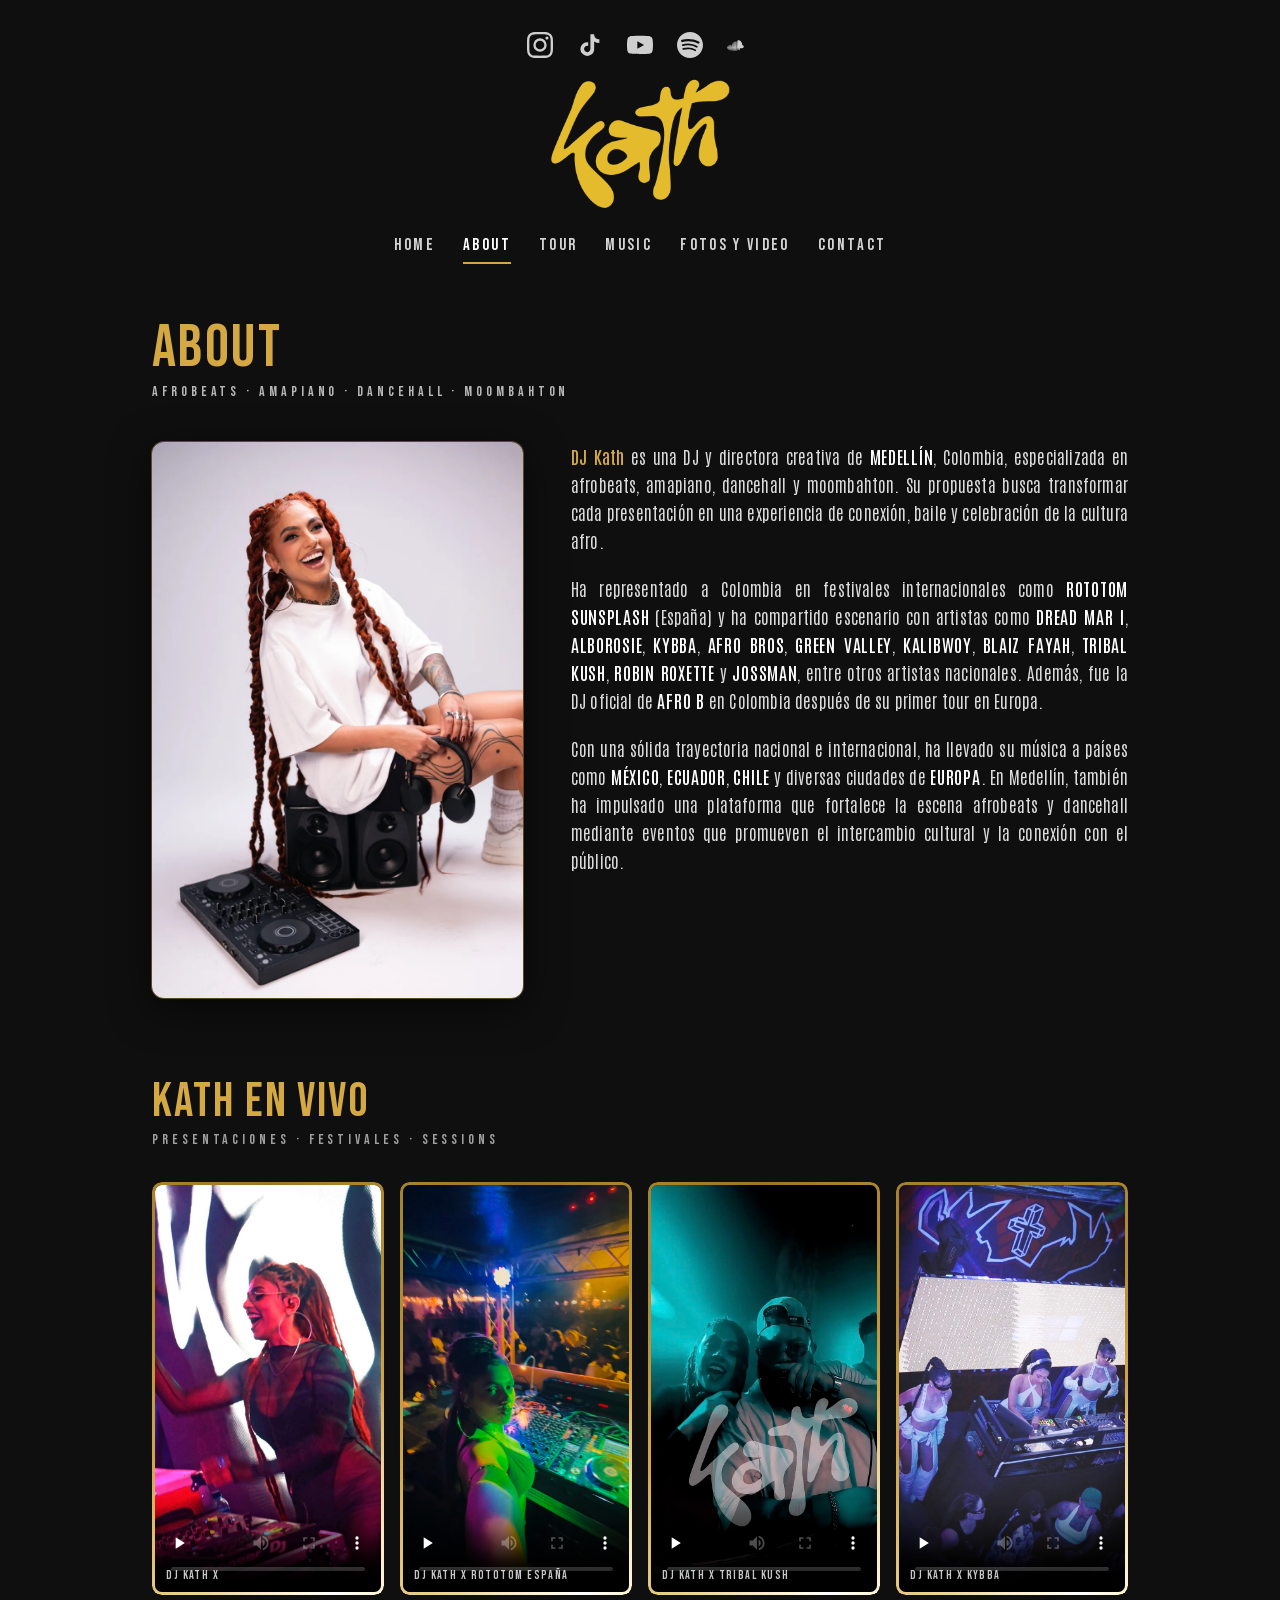
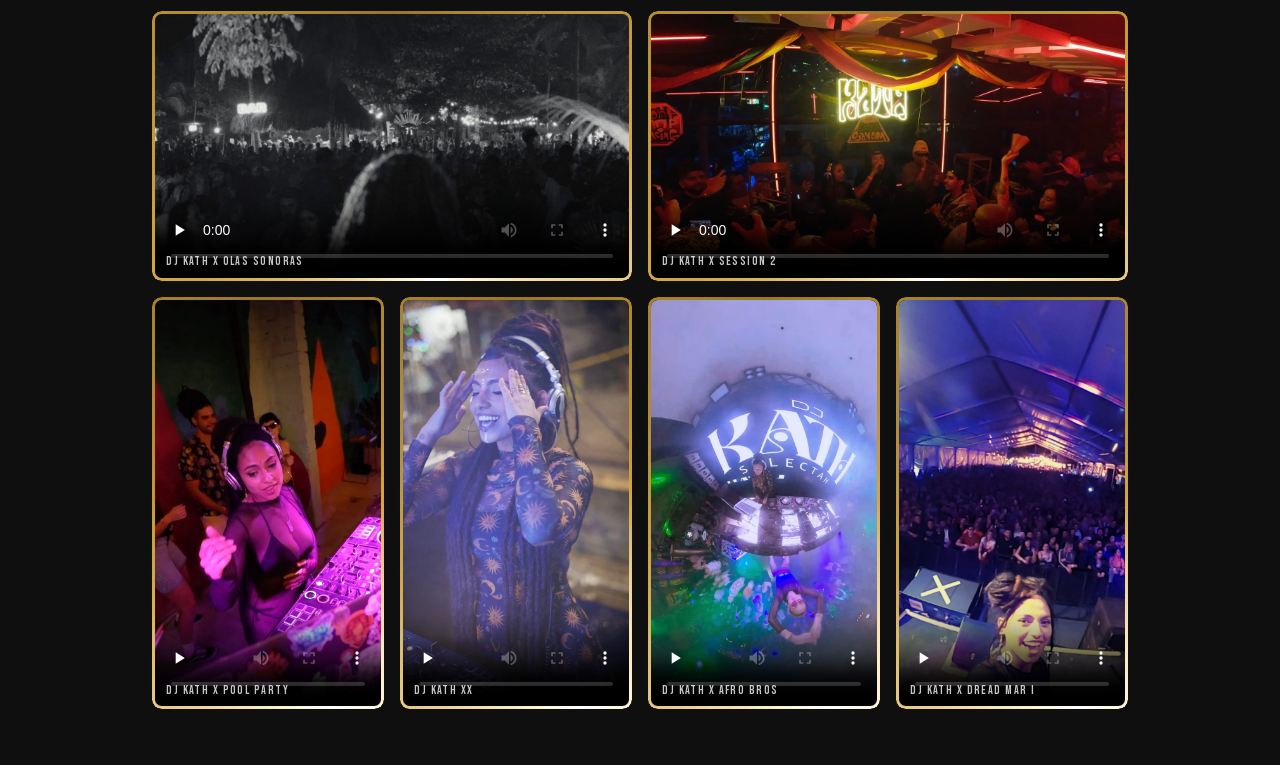
==== commit 02c837f4: "feat: giro de letras en el menú al pasar el mouse" ====
--- a/about.html
+++ b/about.html
@@ -87,6 +87,11 @@
         html.intro header .nav-link:nth-child(6) { animation-delay: 2.60s; }
         html.intro header .nav-link.active::after { animation: kLine .8s cubic-bezier(.16, 1, .3, 1) 3.2s backwards; }
         html.intro #menuBtn { animation: kDrop .9s cubic-bezier(.16, 1, .3, 1) 1.9s backwards; }
+        /* Menú: al pasar el mouse cada letra gira 360° sobre su eje, una tras otra (letras partidas por JS al final) */
+        header .nav-link .fl { display: inline-block; transform-origin: 50% 55%; transition: transform .6s cubic-bezier(.65, 0, .35, 1); transition-delay: calc(var(--i) * 35ms); }
+        @media (hover: hover) and (prefers-reduced-motion: no-preference) {
+            header .nav-link:hover .fl { transform: perspective(300px) rotateX(360deg); }
+        }
     </style>
 </head>
 <body class="text-white">
@@ -232,5 +237,13 @@
         });
       })();
     </script>
+    <script>
+      // Parte el texto del menú en letras para el giro al pasar el mouse; el lector de pantalla lee la palabra completa
+      document.querySelectorAll('header .nav-link').forEach(function(a){
+        var t=a.textContent.trim(), i=0;
+        a.setAttribute('aria-label', t);
+        a.innerHTML='<span aria-hidden="true">'+t.split('').map(function(c){ return c===' ' ? ' ' : '<span class="fl" style="--i:'+(i++)+'">'+c+'</span>'; }).join('')+'</span>';
+      });
+    </script>
 </body>
 </html>
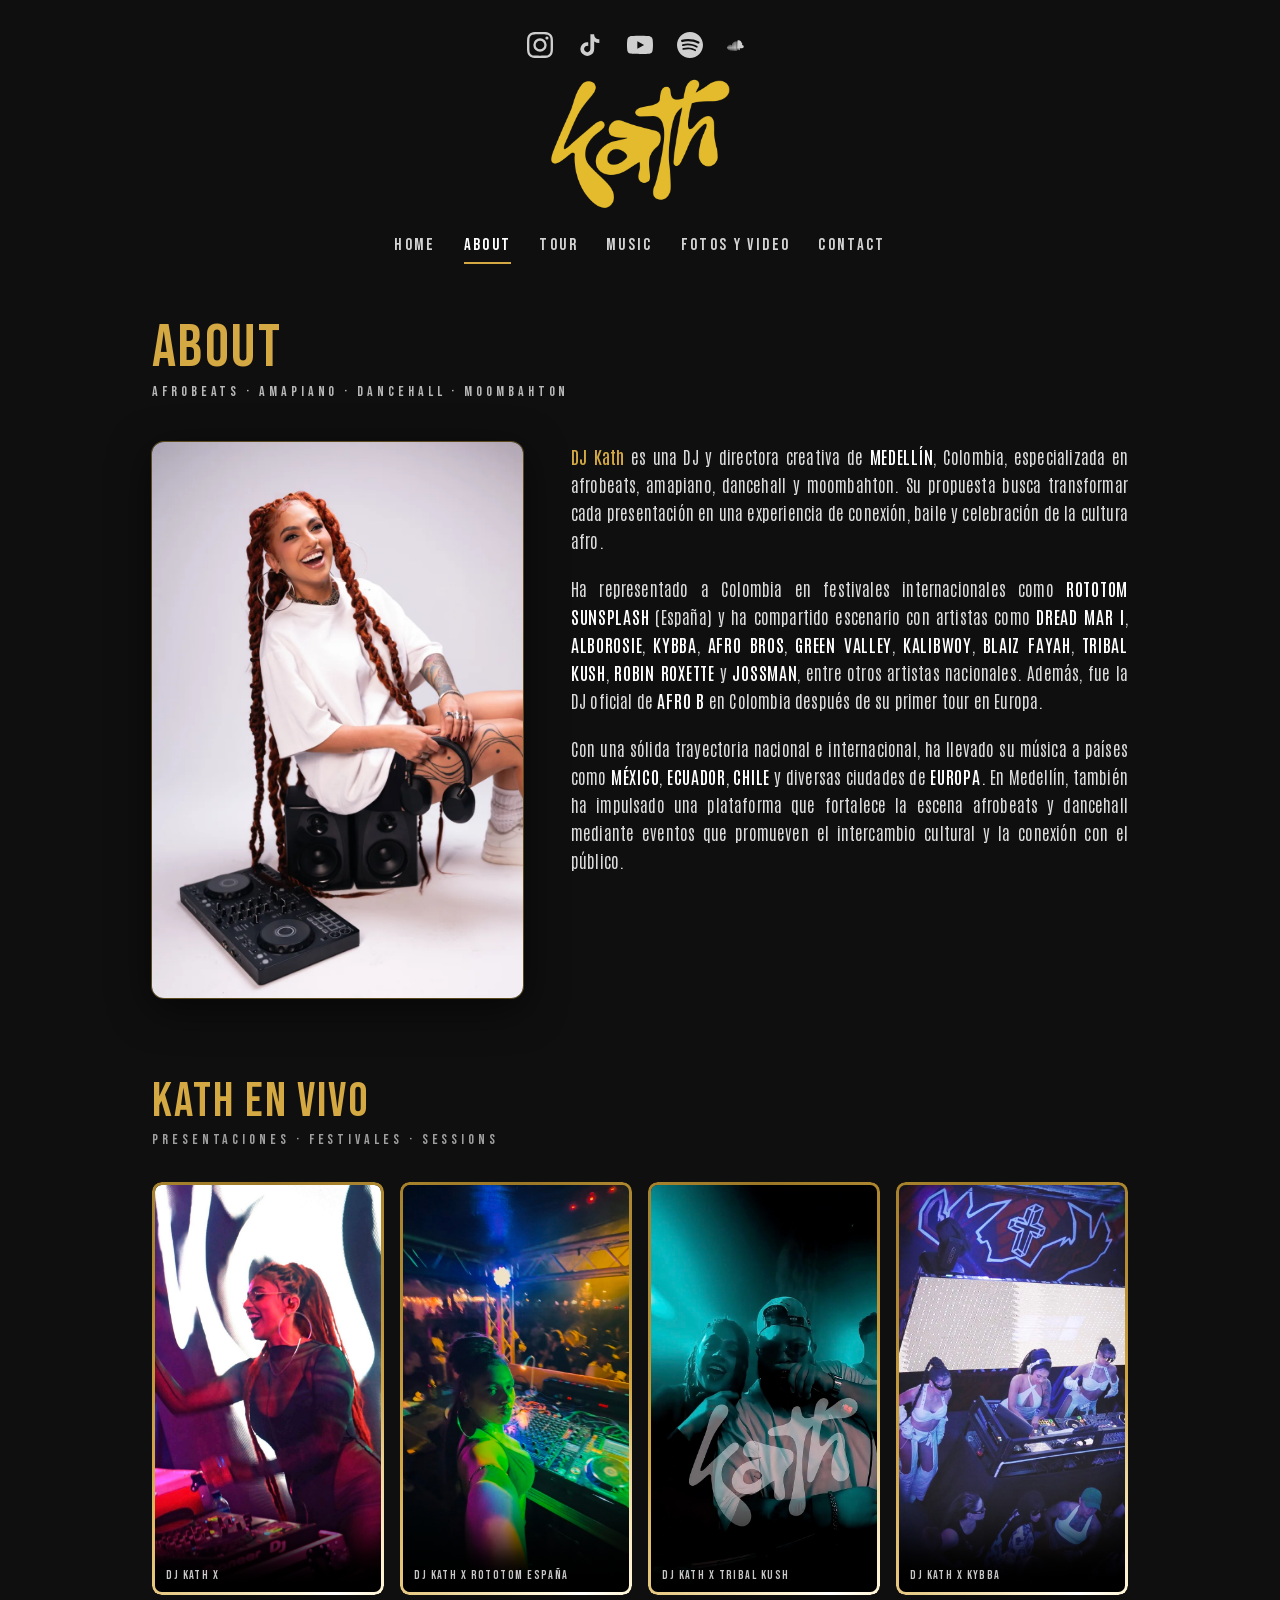
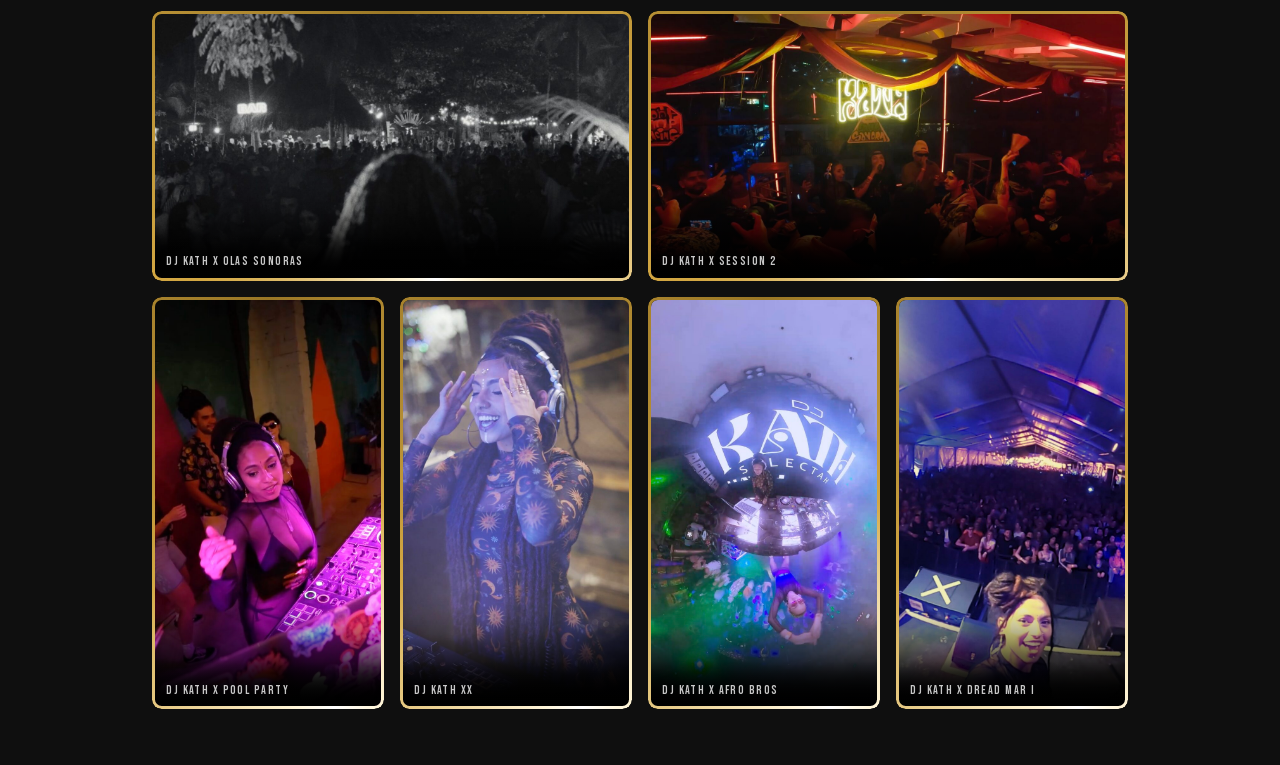
==== commit 963ee4f8: "feat: menú se voltea en espejo al pasar el mouse (reemplaza giro por letra)" ====
--- a/about.html
+++ b/about.html
@@ -87,10 +87,14 @@
         html.intro header .nav-link:nth-child(6) { animation-delay: 2.60s; }
         html.intro header .nav-link.active::after { animation: kLine .8s cubic-bezier(.16, 1, .3, 1) 3.2s backwards; }
         html.intro #menuBtn { animation: kDrop .9s cubic-bezier(.16, 1, .3, 1) 1.9s backwards; }
-        /* Menú: al pasar el mouse cada letra gira 360° sobre su eje, una tras otra (letras partidas por JS al final) */
-        header .nav-link .fl { display: inline-block; transform-origin: 50% 55%; transition: transform .6s cubic-bezier(.65, 0, .35, 1); transition-delay: calc(var(--i) * 35ms); }
-        @media (hover: hover) and (prefers-reduced-motion: no-preference) {
-            header .nav-link:hover .fl { transform: perspective(300px) rotateX(360deg); }
+        /* Menú: al pasar el mouse la palabra se voltea en espejo (HOME -> EMOH) y vuelve al salir.
+           Gira el span interno, no el enlace, para que el área del mouse no se achique a mitad del giro. */
+        header .nav-link .fw { display: inline-block; }
+        @media (hover: hover) {
+            header .nav-link:hover .fw { transform: perspective(400px) rotateY(180deg); }
+        }
+        @media (prefers-reduced-motion: no-preference) {
+            header .nav-link .fw { transition: transform .55s cubic-bezier(.65, 0, .35, 1); }
         }
     </style>
 </head>
@@ -238,11 +242,9 @@
       })();
     </script>
     <script>
-      // Parte el texto del menú en letras para el giro al pasar el mouse; el lector de pantalla lee la palabra completa
+      // Envuelve el texto del menú en un span para el volteo en espejo al pasar el mouse
       document.querySelectorAll('header .nav-link').forEach(function(a){
-        var t=a.textContent.trim(), i=0;
-        a.setAttribute('aria-label', t);
-        a.innerHTML='<span aria-hidden="true">'+t.split('').map(function(c){ return c===' ' ? ' ' : '<span class="fl" style="--i:'+(i++)+'">'+c+'</span>'; }).join('')+'</span>';
+        a.innerHTML='<span class="fw">'+a.innerHTML.trim()+'</span>';
       });
     </script>
 </body>
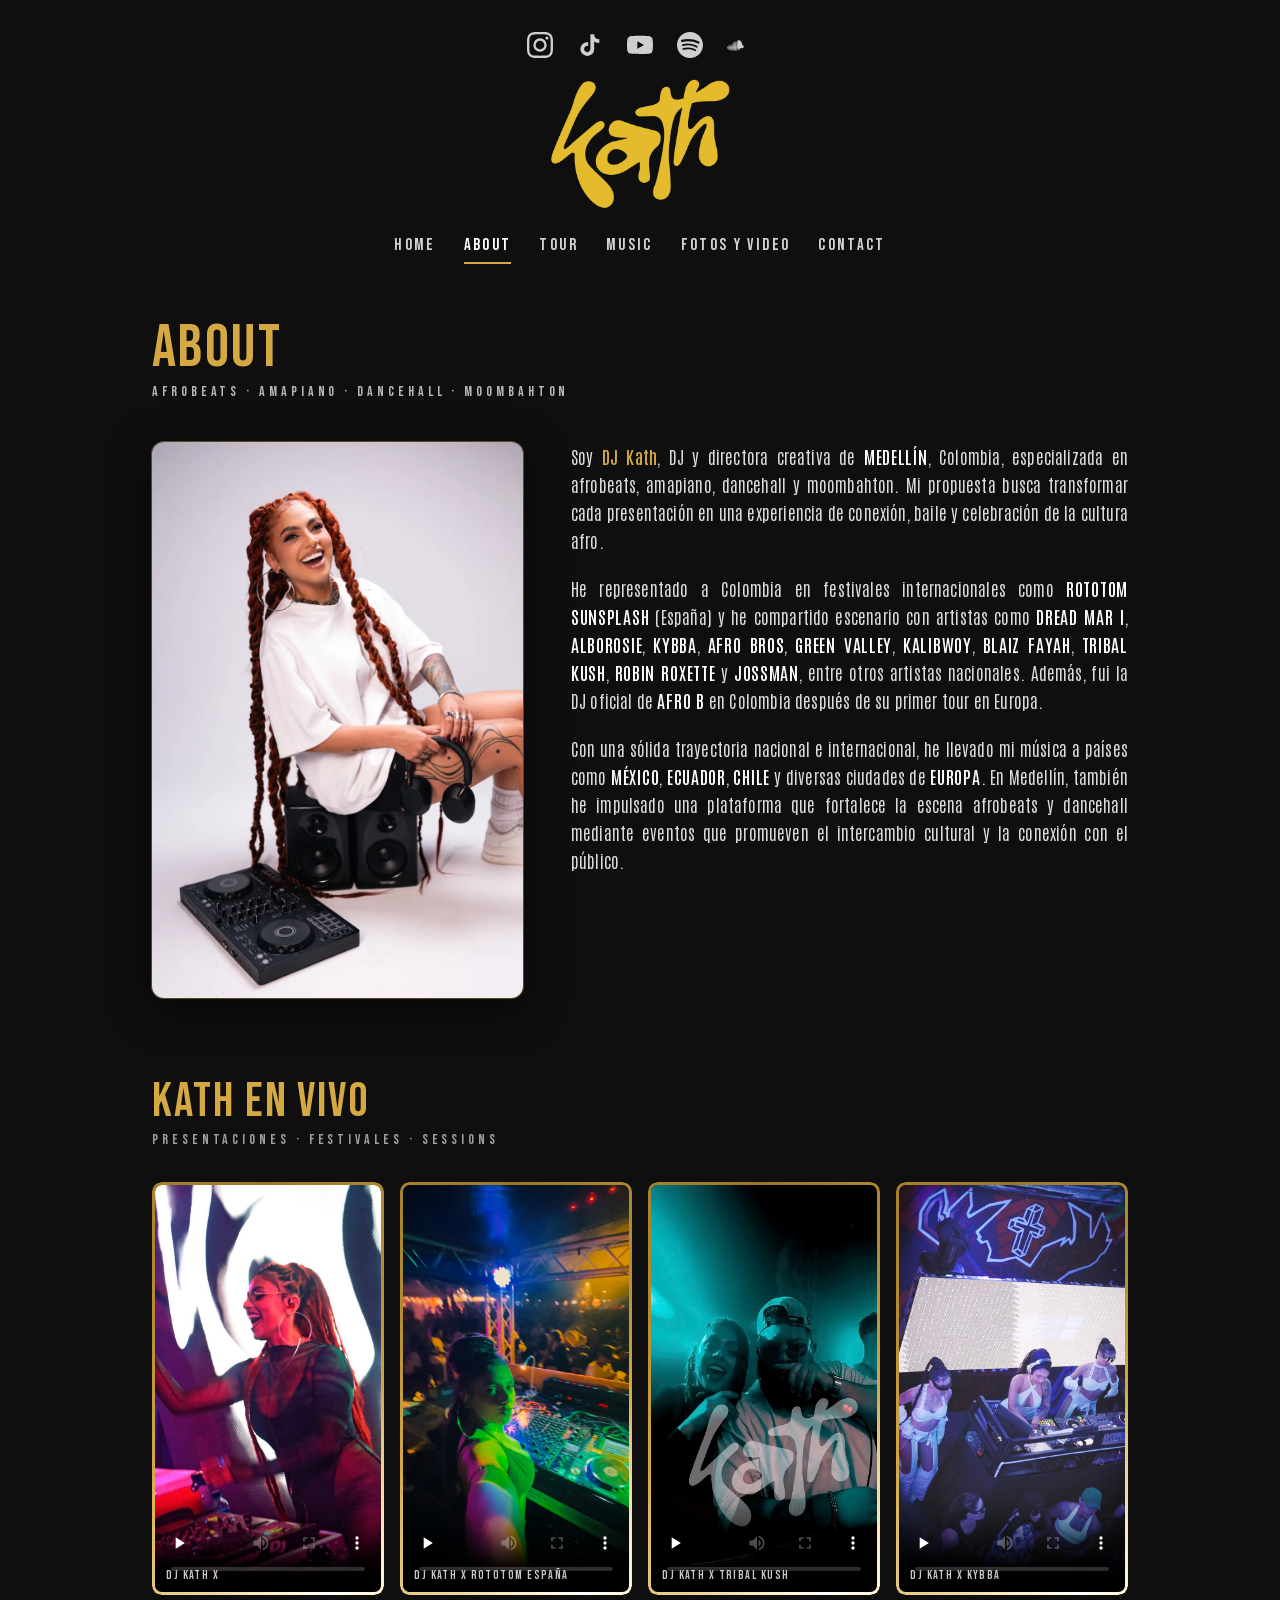
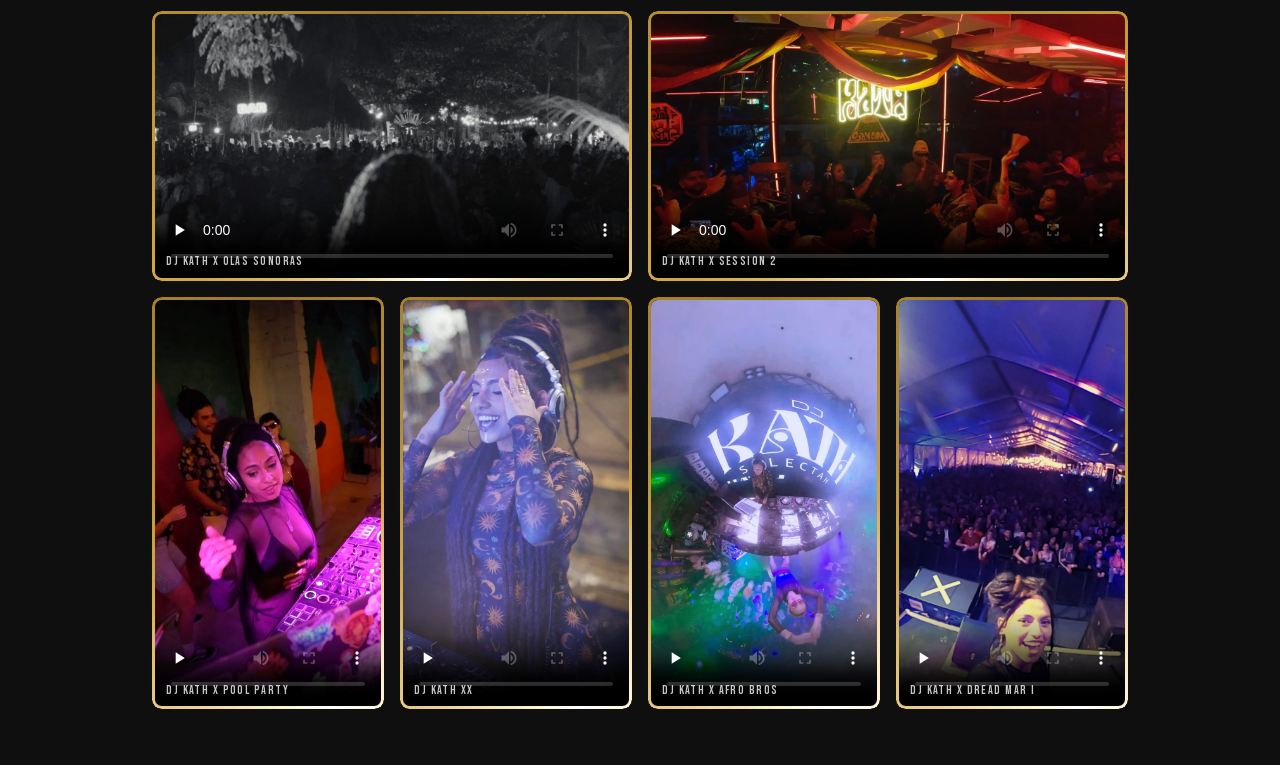
==== commit 7c4518eb: "feat: about en primera persona y autoplay del último set El set intenta sonar al cargar el home. Si " ====
--- a/about.html
+++ b/about.html
@@ -25,7 +25,7 @@
     <link rel="apple-touch-icon" href="img/apple-touch-icon.png">
     <link rel="preload" href="fonts/bebas-neue-latin.woff2" as="font" type="font/woff2" crossorigin>
     <link rel="preload" href="fonts/antonio-latin.woff2" as="font" type="font/woff2" crossorigin>
-    <link rel="stylesheet" href="assets/app.css">
+    <link rel="stylesheet" href="assets/app.css?v=2">
     <style>
         body { font-family:'Antonio',system-ui,sans-serif; font-weight:300; background:#0F0F0F; }
         html { scroll-behavior:smooth; }
@@ -110,7 +110,7 @@
         <svg width="26" height="26" viewBox="0 0 24 24" fill="none" stroke="currentColor" stroke-width="2" stroke-linecap="round"><line x1="6" y1="6" x2="18" y2="18"/><line x1="6" y1="18" x2="18" y2="6"/></svg>
       </button>
       <nav class="flex flex-col gap-7 px-8 mt-2">
-        <a href="index.html" class="nav-link">Home</a>
+        <a href="/" class="nav-link">Home</a>
         <a href="about.html" class="nav-link">About</a>
         <a href="tour.html" class="nav-link">Tour</a>
         <a href="music.html" class="nav-link">Music</a>
@@ -135,9 +135,9 @@
             <a href="https://open.spotify.com/user/12130058466" target="_blank" rel="noopener" aria-label="Spotify" class="social-icon"><svg width="20" height="20" viewBox="0 0 24 24" fill="currentColor"><path d="M12 0C5.4 0 0 5.4 0 12s5.4 12 12 12 12-5.4 12-12S18.66 0 12 0zm5.521 17.34c-.24.359-.66.48-1.021.24-2.82-1.74-6.36-2.101-10.561-1.141-.418.122-.84-.179-.96-.6-.122-.42.18-.84.6-.96 4.561-1.021 8.52-.6 11.64 1.32.42.18.479.659.301 1.02zm1.44-3.3c-.301.42-.841.6-1.262.3-3.239-1.98-8.159-2.58-11.939-1.38-.479.12-1.02-.12-1.14-.6-.12-.48.12-1.021.6-1.141C9.6 9.9 15 10.561 18.72 12.84c.361.181.54.78.241 1.2zm.12-3.36C15.24 8.4 8.82 8.16 5.16 9.301c-.6.179-1.2-.181-1.38-.721-.18-.601.18-1.2.72-1.381 4.26-1.26 11.28-1.02 15.721 1.621.539.3.719 1.02.419 1.56-.299.421-1.02.599-1.559.3z"/></svg></a>
             <a href="https://soundcloud.com/katherine-vargas-pineda" target="_blank" rel="noopener" aria-label="SoundCloud" class="social-icon"><svg width="20" height="20" viewBox="0 0 24 24" fill="currentColor"><path d="M1.175 12.225c-.051 0-.094.046-.101.1l-.233 2.154.233 2.105c.007.058.05.098.101.098.05 0 .09-.04.099-.098l.255-2.105-.27-2.154c0-.057-.045-.1-.09-.1m-.899.828c-.06 0-.091.037-.104.094L0 14.479l.165 1.308c0 .055.045.094.09.094s.089-.045.104-.104l.21-1.319-.21-1.334c0-.061-.044-.09-.09-.09m1.83-1.229c-.061 0-.12.045-.12.104l-.21 2.563.225 2.458c0 .06.045.12.119.12.061 0 .105-.061.121-.12l.254-2.474-.254-2.548c-.016-.06-.061-.12-.121-.12m.945-.089c-.075 0-.135.06-.15.135l-.193 2.64.21 2.544c.016.077.075.138.149.138.075 0 .135-.061.15-.15l.24-2.532-.24-2.623c0-.075-.06-.135-.135-.135l-.031-.005zm1.155.36c-.005-.09-.075-.149-.159-.149-.09 0-.158.06-.164.149l-.217 2.43.2 2.563c0 .09.075.157.159.157.074 0 .148-.068.148-.158l.227-2.563-.227-2.444.033.014.067-.012zm.809-1.709c-.101 0-.18.09-.18.181l-.21 3.957.187 2.563c0 .09.08.164.18.164.094 0 .174-.09.18-.18l.209-2.563-.209-3.972c-.008-.104-.088-.18-.18-.18m.959-.914c-.105 0-.195.09-.203.194l-.18 4.872.165 2.548c0 .12.09.209.195.209.104 0 .194-.089.21-.209l.193-2.548-.192-4.856c-.016-.12-.105-.21-.21-.21m1.034-.402c-.121 0-.211.089-.225.209l-.165 5.275.165 2.52c.014.119.104.225.225.225.119 0 .225-.105.225-.225l.195-2.52-.196-5.275c0-.12-.105-.225-.225-.225m1.155.045c0-.135-.105-.24-.24-.24-.119 0-.24.105-.24.24l-.149 5.441.149 2.504c.016.135.121.24.256.24.119 0 .24-.105.24-.24l.165-2.504-.18-5.456zm1.245-.066c0-.075-.029-.149-.075-.196-.06-.06-.119-.09-.196-.09-.06 0-.135.03-.18.075-.061.061-.105.135-.105.21l-.182 5.532.165 2.488c0 .15.135.285.285.285s.285-.135.285-.285l.18-2.488-.18-5.532-.022.011-.005-.005zm1.184-1.273c-.067-.052-.142-.082-.225-.082-.119 0-.24.046-.314.135-.075.075-.135.181-.135.301l-.027.244-.135 5.382.165 2.473c0 .181.165.345.345.345s.345-.164.36-.36l.15-2.458-.165-5.398c0-.135-.061-.255-.15-.33m1.245-.045c-.075-.044-.165-.075-.255-.075-.105 0-.21.03-.285.09-.105.075-.18.211-.18.345l-.014.149-.165 5.503.165 2.443c.016.21.18.375.39.375.196 0 .375-.165.39-.375l.165-2.443-.165-5.503c-.016-.165-.105-.3-.236-.36m2.475 1.808c-.21 0-.405.054-.585.149-.12-1.348-1.245-2.413-2.625-2.413-.345 0-.675.075-.96.196-.105.044-.135.09-.135.18v6.78c0 .09.075.165.165.18h4.155c.825 0 1.5-.66 1.5-1.485s-.66-1.5-1.485-1.5"/></svg></a>
         </div>
-        <a href="index.html"><img src="img/logo-kath-amarillo.png" alt="DJ Kath" width="2200" height="1600" class="w-[150px] sm:w-[180px]"></a>
+        <a href="/"><img src="img/logo-kath-amarillo.png" alt="DJ Kath" width="2200" height="1600" class="w-[150px] sm:w-[180px]"></a>
         <nav class="hidden sm:flex sm:flex-wrap sm:items-center sm:justify-center sm:gap-x-7 mt-6">
-            <a href="index.html" class="nav-link">Home</a>
+            <a href="/" class="nav-link">Home</a>
             <a href="about.html" class="nav-link active">About</a>
             <a href="tour.html" class="nav-link">Tour</a>
             <a href="music.html" class="nav-link">Music</a>
@@ -158,11 +158,11 @@
             </div>
             <!-- Texto -->
             <div class="bio space-y-5 text-white/85 leading-relaxed text-[17px] sm:text-lg text-justify [hyphens:auto]">
-                <p><span class="hl">DJ Kath</span> es una DJ y directora creativa de <span class="up">Medellín</span>, Colombia, especializada en afrobeats, amapiano, dancehall y moombahton. Su propuesta busca transformar cada presentación en una experiencia de conexión, baile y celebración de la cultura afro.</p>
-
-                <p>Ha representado a Colombia en festivales internacionales como <span class="up">Rototom Sunsplash</span> (España) y ha compartido escenario con artistas como <span class="up">Dread Mar I</span>, <span class="up">Alborosie</span>, <span class="up">Kybba</span>, <span class="up">Afro Bros</span>, <span class="up">Green Valley</span>, <span class="up">Kalibwoy</span>, <span class="up">Blaiz Fayah</span>, <span class="up">Tribal Kush</span>, <span class="up">Robin Roxette</span> y <span class="up">Jossman</span>, entre otros artistas nacionales. Además, fue la DJ oficial de <span class="up">Afro B</span> en Colombia después de su primer tour en Europa.</p>
-
-                <p>Con una sólida trayectoria nacional e internacional, ha llevado su música a países como <span class="up">México</span>, <span class="up">Ecuador</span>, <span class="up">Chile</span> y diversas ciudades de <span class="up">Europa</span>. En Medellín, también ha impulsado una plataforma que fortalece la escena afrobeats y dancehall mediante eventos que promueven el intercambio cultural y la conexión con el público.</p>
+                <p>Soy <span class="hl">DJ Kath</span>, DJ y directora creativa de <span class="up">Medellín</span>, Colombia, especializada en afrobeats, amapiano, dancehall y moombahton. Mi propuesta busca transformar cada presentación en una experiencia de conexión, baile y celebración de la cultura afro.</p>
+
+                <p>He representado a Colombia en festivales internacionales como <span class="up">Rototom Sunsplash</span> (España) y he compartido escenario con artistas como <span class="up">Dread Mar I</span>, <span class="up">Alborosie</span>, <span class="up">Kybba</span>, <span class="up">Afro Bros</span>, <span class="up">Green Valley</span>, <span class="up">Kalibwoy</span>, <span class="up">Blaiz Fayah</span>, <span class="up">Tribal Kush</span>, <span class="up">Robin Roxette</span> y <span class="up">Jossman</span>, entre otros artistas nacionales. Además, fui la DJ oficial de <span class="up">Afro B</span> en Colombia después de su primer tour en Europa.</p>
+
+                <p>Con una sólida trayectoria nacional e internacional, he llevado mi música a países como <span class="up">México</span>, <span class="up">Ecuador</span>, <span class="up">Chile</span> y diversas ciudades de <span class="up">Europa</span>. En Medellín, también he impulsado una plataforma que fortalece la escena afrobeats y dancehall mediante eventos que promueven el intercambio cultural y la conexión con el público.</p>
             </div>
         </div>
 
@@ -218,8 +218,8 @@
 
     <script>
       (function(){
-        var page=(location.pathname.split('/').pop()||'index.html');
-        if(!page) page='index.html';
+        var page=location.pathname.split('/').pop();
+        if(!page||page==='index.html') page='/';
         document.querySelectorAll('a.nav-link').forEach(function(a){
           if(a.getAttribute('href')===page) a.classList.add('active');
         });
--- a/assets/app.css
+++ b/assets/app.css
@@ -1 +1 @@
-*,:after,:before{--tw-border-spacing-x:0;--tw-border-spacing-y:0;--tw-translate-x:0;--tw-translate-y:0;--tw-rotate:0;--tw-skew-x:0;--tw-skew-y:0;--tw-scale-x:1;--tw-scale-y:1;--tw-pan-x: ;--tw-pan-y: ;--tw-pinch-zoom: ;--tw-scroll-snap-strictness:proximity;--tw-gradient-from-position: ;--tw-gradient-via-position: ;--tw-gradient-to-position: ;--tw-ordinal: ;--tw-slashed-zero: ;--tw-numeric-figure: ;--tw-numeric-spacing: ;--tw-numeric-fraction: ;--tw-ring-inset: ;--tw-ring-offset-width:0px;--tw-ring-offset-color:#fff;--tw-ring-color:rgba(59,130,246,.5);--tw-ring-offset-shadow:0 0 #0000;--tw-ring-shadow:0 0 #0000;--tw-shadow:0 0 #0000;--tw-shadow-colored:0 0 #0000;--tw-blur: ;--tw-brightness: ;--tw-contrast: ;--tw-grayscale: ;--tw-hue-rotate: ;--tw-invert: ;--tw-saturate: ;--tw-sepia: ;--tw-drop-shadow: ;--tw-backdrop-blur: ;--tw-backdrop-brightness: ;--tw-backdrop-contrast: ;--tw-backdrop-grayscale: ;--tw-backdrop-hue-rotate: ;--tw-backdrop-invert: ;--tw-backdrop-opacity: ;--tw-backdrop-saturate: ;--tw-backdrop-sepia: ;--tw-contain-size: ;--tw-contain-layout: ;--tw-contain-paint: ;--tw-contain-style: }::backdrop{--tw-border-spacing-x:0;--tw-border-spacing-y:0;--tw-translate-x:0;--tw-translate-y:0;--tw-rotate:0;--tw-skew-x:0;--tw-skew-y:0;--tw-scale-x:1;--tw-scale-y:1;--tw-pan-x: ;--tw-pan-y: ;--tw-pinch-zoom: ;--tw-scroll-snap-strictness:proximity;--tw-gradient-from-position: ;--tw-gradient-via-position: ;--tw-gradient-to-position: ;--tw-ordinal: ;--tw-slashed-zero: ;--tw-numeric-figure: ;--tw-numeric-spacing: ;--tw-numeric-fraction: ;--tw-ring-inset: ;--tw-ring-offset-width:0px;--tw-ring-offset-color:#fff;--tw-ring-color:rgba(59,130,246,.5);--tw-ring-offset-shadow:0 0 #0000;--tw-ring-shadow:0 0 #0000;--tw-shadow:0 0 #0000;--tw-shadow-colored:0 0 #0000;--tw-blur: ;--tw-brightness: ;--tw-contrast: ;--tw-grayscale: ;--tw-hue-rotate: ;--tw-invert: ;--tw-saturate: ;--tw-sepia: ;--tw-drop-shadow: ;--tw-backdrop-blur: ;--tw-backdrop-brightness: ;--tw-backdrop-contrast: ;--tw-backdrop-grayscale: ;--tw-backdrop-hue-rotate: ;--tw-backdrop-invert: ;--tw-backdrop-opacity: ;--tw-backdrop-saturate: ;--tw-backdrop-sepia: ;--tw-contain-size: ;--tw-contain-layout: ;--tw-contain-paint: ;--tw-contain-style: }/*! tailwindcss v3.4.19 | MIT License | https://tailwindcss.com*/*,:after,:before{border:0 solid #e5e7eb;box-sizing:border-box}:after,:before{--tw-content:""}:host,html{line-height:1.5;-webkit-text-size-adjust:100%;font-family:ui-sans-serif,system-ui,sans-serif,Apple Color Emoji,Segoe UI Emoji,Segoe UI Symbol,Noto Color Emoji;font-feature-settings:normal;font-variation-settings:normal;-moz-tab-size:4;-o-tab-size:4;tab-size:4;-webkit-tap-highlight-color:transparent}body{line-height:inherit;margin:0}hr{border-top-width:1px;color:inherit;height:0}abbr:where([title]){-webkit-text-decoration:underline dotted;text-decoration:underline dotted}h1,h2,h3,h4,h5,h6{font-size:inherit;font-weight:inherit}a{color:inherit;text-decoration:inherit}b,strong{font-weight:bolder}code,kbd,pre,samp{font-family:ui-monospace,SFMono-Regular,Menlo,Monaco,Consolas,Liberation Mono,Courier New,monospace;font-feature-settings:normal;font-size:1em;font-variation-settings:normal}small{font-size:80%}sub,sup{font-size:75%;line-height:0;position:relative;vertical-align:baseline}sub{bottom:-.25em}sup{top:-.5em}table{border-collapse:collapse;border-color:inherit;text-indent:0}button,input,optgroup,select,textarea{color:inherit;font-family:inherit;font-feature-settings:inherit;font-size:100%;font-variation-settings:inherit;font-weight:inherit;letter-spacing:inherit;line-height:inherit;margin:0;padding:0}button,select{text-transform:none}button,input:where([type=button]),input:where([type=reset]),input:where([type=submit]){-webkit-appearance:button;background-color:transparent;background-image:none}:-moz-focusring{outline:auto}:-moz-ui-invalid{box-shadow:none}progress{vertical-align:baseline}::-webkit-inner-spin-button,::-webkit-outer-spin-button{height:auto}[type=search]{-webkit-appearance:textfield;outline-offset:-2px}::-webkit-search-decoration{-webkit-appearance:none}::-webkit-file-upload-button{-webkit-appearance:button;font:inherit}summary{display:list-item}blockquote,dd,dl,figure,h1,h2,h3,h4,h5,h6,hr,p,pre{margin:0}fieldset{margin:0}fieldset,legend{padding:0}menu,ol,ul{list-style:none;margin:0;padding:0}dialog{padding:0}textarea{resize:vertical}input::-moz-placeholder,textarea::-moz-placeholder{color:#9ca3af;opacity:1}input::placeholder,textarea::placeholder{color:#9ca3af;opacity:1}[role=button],button{cursor:pointer}:disabled{cursor:default}audio,canvas,embed,iframe,img,object,svg,video{display:block;vertical-align:middle}img,video{height:auto;max-width:100%}[hidden]:where(:not([hidden=until-found])){display:none}.sr-only{height:1px;margin:-1px;overflow:hidden;padding:0;position:absolute;width:1px;clip:rect(0,0,0,0);border-width:0;white-space:nowrap}.pointer-events-none{pointer-events:none}.fixed{position:fixed}.absolute{position:absolute}.relative{position:relative}.inset-0{inset:0}.bottom-0{bottom:0}.left-0{left:0}.right-0{right:0}.right-5{right:1.25rem}.right-6{right:1.5rem}.top-0{top:0}.top-5{top:1.25rem}.top-6{top:1.5rem}.z-40{z-index:40}.z-50{z-index:50}.z-\[60\]{z-index:60}.z-\[70\]{z-index:70}.col-span-2{grid-column:span 2/span 2}.mx-auto{margin-left:auto;margin-right:auto}.mb-10{margin-bottom:2.5rem}.mb-12{margin-bottom:3rem}.mb-14{margin-bottom:3.5rem}.mb-2{margin-bottom:.5rem}.mb-4{margin-bottom:1rem}.mb-5{margin-bottom:1.25rem}.mb-8{margin-bottom:2rem}.mt-1{margin-top:.25rem}.mt-1\.5{margin-top:.375rem}.mt-10{margin-top:2.5rem}.mt-12{margin-top:3rem}.mt-14{margin-top:3.5rem}.mt-16{margin-top:4rem}.mt-2{margin-top:.5rem}.mt-20{margin-top:5rem}.mt-3{margin-top:.75rem}.mt-6{margin-top:1.5rem}.mt-8{margin-top:2rem}.mt-auto{margin-top:auto}.block{display:block}.inline-block{display:inline-block}.flex{display:flex}.grid{display:grid}.hidden{display:none}.aspect-\[16\/9\]{aspect-ratio:16/9}.aspect-\[4\/3\]{aspect-ratio:4/3}.aspect-\[9\/16\]{aspect-ratio:9/16}.h-14{height:3.5rem}.h-\[4px\]{height:4px}.h-full{height:100%}.h-px{height:1px}.max-h-\[85vh\]{max-height:85vh}.min-h-\[100svh\]{min-height:100svh}.w-0{width:0}.w-14{width:3.5rem}.w-72{width:18rem}.w-\[150px\]{width:150px}.w-full{width:100%}.min-w-0{min-width:0}.max-w-3xl{max-width:48rem}.max-w-5xl{max-width:64rem}.max-w-\[80vw\]{max-width:80vw}.max-w-full{max-width:100%}.max-w-xl{max-width:36rem}.flex-1{flex:1 1 0%}.shrink-0{flex-shrink:0}.translate-x-full{--tw-translate-x:100%}.transform,.translate-x-full{transform:translate(var(--tw-translate-x),var(--tw-translate-y)) rotate(var(--tw-rotate)) skewX(var(--tw-skew-x)) skewY(var(--tw-skew-y)) scaleX(var(--tw-scale-x)) scaleY(var(--tw-scale-y))}.cursor-pointer{cursor:pointer}.columns-2{-moz-columns:2;column-count:2}.break-inside-avoid{-moz-column-break-inside:avoid;break-inside:avoid}.grid-cols-2{grid-template-columns:repeat(2,minmax(0,1fr))}.flex-col{flex-direction:column}.items-start{align-items:flex-start}.items-center{align-items:center}.items-baseline{align-items:baseline}.justify-center{justify-content:center}.gap-2{gap:.5rem}.gap-3{gap:.75rem}.gap-4{gap:1rem}.gap-6{gap:1.5rem}.gap-7{gap:1.75rem}.gap-8{gap:2rem}.space-y-10>:not([hidden])~:not([hidden]){--tw-space-y-reverse:0;margin-bottom:calc(2.5rem*var(--tw-space-y-reverse));margin-top:calc(2.5rem*(1 - var(--tw-space-y-reverse)))}.space-y-5>:not([hidden])~:not([hidden]){--tw-space-y-reverse:0;margin-bottom:calc(1.25rem*var(--tw-space-y-reverse));margin-top:calc(1.25rem*(1 - var(--tw-space-y-reverse)))}.divide-y>:not([hidden])~:not([hidden]){--tw-divide-y-reverse:0;border-bottom-width:calc(1px*var(--tw-divide-y-reverse));border-top-width:calc(1px*(1 - var(--tw-divide-y-reverse)))}.divide-white\/10>:not([hidden])~:not([hidden]){border-color:hsla(0,0%,100%,.1)}.self-end{align-self:flex-end}.overflow-hidden{overflow:hidden}.overflow-x-auto{overflow-x:auto}.truncate{overflow:hidden;text-overflow:ellipsis;white-space:nowrap}.break-all{word-break:break-all}.rounded{border-radius:.25rem}.rounded-2xl{border-radius:1rem}.rounded-\[10px\]{border-radius:10px}.rounded-full{border-radius:9999px}.rounded-lg{border-radius:.5rem}.rounded-xl{border-radius:.75rem}.border{border-width:1px}.border-l{border-left-width:1px}.border-t{border-top-width:1px}.border-white\/10{border-color:hsla(0,0%,100%,.1)}.border-white\/15{border-color:hsla(0,0%,100%,.15)}.border-white\/20{border-color:hsla(0,0%,100%,.2)}.bg-amber{--tw-bg-opacity:1;background-color:rgb(212 168 67/var(--tw-bg-opacity,1))}.bg-black{--tw-bg-opacity:1;background-color:rgb(0 0 0/var(--tw-bg-opacity,1))}.bg-black\/30{background-color:rgba(0,0,0,.3)}.bg-black\/40{background-color:rgba(0,0,0,.4)}.bg-black\/55{background-color:rgba(0,0,0,.55)}.bg-black\/60{background-color:rgba(0,0,0,.6)}.bg-black\/90{background-color:rgba(0,0,0,.9)}.bg-ink\/95{background-color:hsla(0,0%,6%,.95)}.bg-white\/15{background-color:hsla(0,0%,100%,.15)}.bg-white\/25{background-color:hsla(0,0%,100%,.25)}.object-contain{-o-object-fit:contain;object-fit:contain}.object-cover{-o-object-fit:cover;object-fit:cover}.p-2{padding:.5rem}.p-5{padding:1.25rem}.p-6{padding:1.5rem}.px-5{padding-left:1.25rem;padding-right:1.25rem}.px-6{padding-left:1.5rem;padding-right:1.5rem}.px-8{padding-left:2rem;padding-right:2rem}.py-14{padding-bottom:3.5rem;padding-top:3.5rem}.py-16{padding-bottom:4rem;padding-top:4rem}.py-3{padding-bottom:.75rem;padding-top:.75rem}.py-4{padding-bottom:1rem;padding-top:1rem}.pb-10{padding-bottom:2.5rem}.pb-24{padding-bottom:6rem}.pt-8{padding-top:2rem}.text-left{text-align:left}.text-center{text-align:center}.text-justify{text-align:justify}.font-display{font-family:Bebas Neue,system-ui,sans-serif}.text-2xl{font-size:1.5rem;line-height:2rem}.text-3xl{font-size:1.875rem;line-height:2.25rem}.text-4xl{font-size:2.25rem;line-height:2.5rem}.text-5xl{font-size:3rem;line-height:1}.text-\[\.78rem\]{font-size:.78rem}.text-\[17px\]{font-size:17px}.text-lg{font-size:1.125rem;line-height:1.75rem}.text-sm{font-size:.875rem;line-height:1.25rem}.text-xs{font-size:.75rem;line-height:1rem}.font-medium{font-weight:500}.uppercase{text-transform:uppercase}.tabular-nums{--tw-numeric-spacing:tabular-nums;font-variant-numeric:var(--tw-ordinal) var(--tw-slashed-zero) var(--tw-numeric-figure) var(--tw-numeric-spacing) var(--tw-numeric-fraction)}.leading-none{line-height:1}.leading-relaxed{line-height:1.625}.tracking-\[\.04em\]{letter-spacing:.04em}.tracking-\[\.08em\]{letter-spacing:.08em}.tracking-\[\.12em\]{letter-spacing:.12em}.tracking-\[\.15em\]{letter-spacing:.15em}.tracking-\[\.18em\]{letter-spacing:.18em}.tracking-\[\.22em\]{letter-spacing:.22em}.tracking-\[\.25em\]{letter-spacing:.25em}.tracking-\[\.28em\]{letter-spacing:.28em}.tracking-\[\.3em\]{letter-spacing:.3em}.text-amber{--tw-text-opacity:1;color:rgb(212 168 67/var(--tw-text-opacity,1))}.text-amber\/80{color:rgba(212,168,67,.8)}.text-ink{--tw-text-opacity:1;color:rgb(15 15 15/var(--tw-text-opacity,1))}.text-white{--tw-text-opacity:1;color:rgb(255 255 255/var(--tw-text-opacity,1))}.text-white\/50{color:hsla(0,0%,100%,.5)}.text-white\/60{color:hsla(0,0%,100%,.6)}.text-white\/70{color:hsla(0,0%,100%,.7)}.text-white\/80{color:hsla(0,0%,100%,.8)}.text-white\/85{color:hsla(0,0%,100%,.85)}.opacity-0{opacity:0}.shadow-2xl{--tw-shadow:0 25px 50px -12px rgba(0,0,0,.25);--tw-shadow-colored:0 25px 50px -12px var(--tw-shadow-color)}.shadow-2xl,.shadow-\[0_10px_40px_rgba\(0\2c 0\2c 0\2c \.6\)\]{box-shadow:var(--tw-ring-offset-shadow,0 0 #0000),var(--tw-ring-shadow,0 0 #0000),var(--tw-shadow)}.shadow-\[0_10px_40px_rgba\(0\2c 0\2c 0\2c \.6\)\]{--tw-shadow:0 10px 40px rgba(0,0,0,.6);--tw-shadow-colored:0 10px 40px var(--tw-shadow-color)}.ring-1{--tw-ring-offset-shadow:var(--tw-ring-inset) 0 0 0 var(--tw-ring-offset-width) var(--tw-ring-offset-color);--tw-ring-shadow:var(--tw-ring-inset) 0 0 0 calc(1px + var(--tw-ring-offset-width)) var(--tw-ring-color);box-shadow:var(--tw-ring-offset-shadow),var(--tw-ring-shadow),var(--tw-shadow,0 0 #0000)}.ring-inset{--tw-ring-inset:inset}.ring-amber\/40{--tw-ring-color:rgba(212,168,67,.4)}.ring-white\/10{--tw-ring-color:hsla(0,0%,100%,.1)}.drop-shadow-\[0_4px_30px_rgba\(0\2c 0\2c 0\2c \.6\)\]{--tw-drop-shadow:drop-shadow(0 4px 30px rgba(0,0,0,.6));filter:var(--tw-blur) var(--tw-brightness) var(--tw-contrast) var(--tw-grayscale) var(--tw-hue-rotate) var(--tw-invert) var(--tw-saturate) var(--tw-sepia) var(--tw-drop-shadow)}.backdrop-blur-md{--tw-backdrop-blur:blur(12px)}.backdrop-blur-md,.backdrop-blur-sm{-webkit-backdrop-filter:var(--tw-backdrop-blur) var(--tw-backdrop-brightness) var(--tw-backdrop-contrast) var(--tw-backdrop-grayscale) var(--tw-backdrop-hue-rotate) var(--tw-backdrop-invert) var(--tw-backdrop-opacity) var(--tw-backdrop-saturate) var(--tw-backdrop-sepia);backdrop-filter:var(--tw-backdrop-blur) var(--tw-backdrop-brightness) var(--tw-backdrop-contrast) var(--tw-backdrop-grayscale) var(--tw-backdrop-hue-rotate) var(--tw-backdrop-invert) var(--tw-backdrop-opacity) var(--tw-backdrop-saturate) var(--tw-backdrop-sepia)}.backdrop-blur-sm{--tw-backdrop-blur:blur(4px)}.transition{transition-duration:.15s;transition-property:color,background-color,border-color,text-decoration-color,fill,stroke,opacity,box-shadow,transform,filter,-webkit-backdrop-filter;transition-property:color,background-color,border-color,text-decoration-color,fill,stroke,opacity,box-shadow,transform,filter,backdrop-filter;transition-property:color,background-color,border-color,text-decoration-color,fill,stroke,opacity,box-shadow,transform,filter,backdrop-filter,-webkit-backdrop-filter;transition-timing-function:cubic-bezier(.4,0,.2,1)}.transition-opacity{transition-duration:.15s;transition-property:opacity;transition-timing-function:cubic-bezier(.4,0,.2,1)}.transition-transform{transition-duration:.15s;transition-property:transform;transition-timing-function:cubic-bezier(.4,0,.2,1)}.duration-300{transition-duration:.3s}.duration-500{transition-duration:.5s}.ease-in-out{transition-timing-function:cubic-bezier(.4,0,.2,1)}.ease-out{transition-timing-function:cubic-bezier(0,0,.2,1)}.\[hyphens\:auto\]{-webkit-hyphens:auto;hyphens:auto}@font-face{font-display:swap;font-family:Antonio;font-style:normal;font-weight:200 500;src:url(../fonts/antonio-latin.woff2) format("woff2");unicode-range:u+00??,u+0131,u+0152-0153,u+02bb-02bc,u+02c6,u+02da,u+02dc,u+0304,u+0308,u+0329,u+2000-206f,u+20ac,u+2122,u+2191,u+2193,u+2212,u+2215,u+feff,u+fffd}@font-face{font-display:swap;font-family:Bebas Neue;font-style:normal;font-weight:400;src:url(../fonts/bebas-neue-latin.woff2) format("woff2");unicode-range:u+00??,u+0131,u+0152-0153,u+02bb-02bc,u+02c6,u+02da,u+02dc,u+0304,u+0308,u+0329,u+2000-206f,u+20ac,u+2122,u+2191,u+2193,u+2212,u+2215,u+feff,u+fffd}.hover\:border-amber\/70:hover{border-color:rgba(212,168,67,.7)}.hover\:bg-black\/55:hover{background-color:rgba(0,0,0,.55)}.hover\:bg-warm:hover{--tw-bg-opacity:1;background-color:rgb(249 115 22/var(--tw-bg-opacity,1))}.hover\:text-amber:hover{--tw-text-opacity:1;color:rgb(212 168 67/var(--tw-text-opacity,1))}.hover\:text-warm:hover{--tw-text-opacity:1;color:rgb(249 115 22/var(--tw-text-opacity,1))}.group:hover .group-hover\:scale-105{--tw-scale-x:1.05;--tw-scale-y:1.05;transform:translate(var(--tw-translate-x),var(--tw-translate-y)) rotate(var(--tw-rotate)) skewX(var(--tw-skew-x)) skewY(var(--tw-skew-y)) scaleX(var(--tw-scale-x)) scaleY(var(--tw-scale-y))}.group:hover .group-hover\:text-amber{--tw-text-opacity:1;color:rgb(212 168 67/var(--tw-text-opacity,1))}.group:hover .group-hover\:ring-2{--tw-ring-offset-shadow:var(--tw-ring-inset) 0 0 0 var(--tw-ring-offset-width) var(--tw-ring-offset-color);--tw-ring-shadow:var(--tw-ring-inset) 0 0 0 calc(2px + var(--tw-ring-offset-width)) var(--tw-ring-color);box-shadow:var(--tw-ring-offset-shadow),var(--tw-ring-shadow),var(--tw-shadow,0 0 #0000)}.group:hover .group-hover\:ring-amber\/80{--tw-ring-color:rgba(212,168,67,.8)}@media (min-width:640px){.sm\:col-span-3{grid-column:span 3/span 3}.sm\:mt-10{margin-top:2.5rem}.sm\:flex{display:flex}.sm\:hidden{display:none}.sm\:h-16{height:4rem}.sm\:w-16{width:4rem}.sm\:w-\[180px\]{width:180px}.sm\:columns-3{-moz-columns:3;column-count:3}.sm\:grid-cols-2{grid-template-columns:repeat(2,minmax(0,1fr))}.sm\:grid-cols-3{grid-template-columns:repeat(3,minmax(0,1fr))}.sm\:flex-wrap{flex-wrap:wrap}.sm\:items-center{align-items:center}.sm\:justify-center{justify-content:center}.sm\:gap-12{gap:3rem}.sm\:gap-4{gap:1rem}.sm\:gap-5{gap:1.25rem}.sm\:gap-x-7{-moz-column-gap:1.75rem;column-gap:1.75rem}.sm\:px-6{padding-left:1.5rem;padding-right:1.5rem}.sm\:py-5{padding-bottom:1.25rem;padding-top:1.25rem}.sm\:text-3xl{font-size:1.875rem;line-height:2.25rem}.sm\:text-4xl{font-size:2.25rem;line-height:2.5rem}.sm\:text-5xl{font-size:3rem;line-height:1}.sm\:text-6xl{font-size:3.75rem;line-height:1}.sm\:text-base{font-size:1rem;line-height:1.5rem}.sm\:text-lg{font-size:1.125rem;line-height:1.75rem}.sm\:text-xl{font-size:1.25rem;line-height:1.75rem}}@media (min-width:768px){.md\:sticky{position:sticky}.md\:top-10{top:2.5rem}.md\:grid-cols-\[minmax\(0\2c 38\%\)_1fr\]{grid-template-columns:minmax(0,38%) 1fr}}@media (min-width:1024px){.lg\:col-span-2{grid-column:span 2/span 2}.lg\:grid-cols-4{grid-template-columns:repeat(4,minmax(0,1fr))}.lg\:gap-12{gap:3rem}}.\[\&\>button\]\:mb-3>button{margin-bottom:.75rem}+*,:after,:before{--tw-border-spacing-x:0;--tw-border-spacing-y:0;--tw-translate-x:0;--tw-translate-y:0;--tw-rotate:0;--tw-skew-x:0;--tw-skew-y:0;--tw-scale-x:1;--tw-scale-y:1;--tw-pan-x: ;--tw-pan-y: ;--tw-pinch-zoom: ;--tw-scroll-snap-strictness:proximity;--tw-gradient-from-position: ;--tw-gradient-via-position: ;--tw-gradient-to-position: ;--tw-ordinal: ;--tw-slashed-zero: ;--tw-numeric-figure: ;--tw-numeric-spacing: ;--tw-numeric-fraction: ;--tw-ring-inset: ;--tw-ring-offset-width:0px;--tw-ring-offset-color:#fff;--tw-ring-color:rgba(59,130,246,.5);--tw-ring-offset-shadow:0 0 #0000;--tw-ring-shadow:0 0 #0000;--tw-shadow:0 0 #0000;--tw-shadow-colored:0 0 #0000;--tw-blur: ;--tw-brightness: ;--tw-contrast: ;--tw-grayscale: ;--tw-hue-rotate: ;--tw-invert: ;--tw-saturate: ;--tw-sepia: ;--tw-drop-shadow: ;--tw-backdrop-blur: ;--tw-backdrop-brightness: ;--tw-backdrop-contrast: ;--tw-backdrop-grayscale: ;--tw-backdrop-hue-rotate: ;--tw-backdrop-invert: ;--tw-backdrop-opacity: ;--tw-backdrop-saturate: ;--tw-backdrop-sepia: ;--tw-contain-size: ;--tw-contain-layout: ;--tw-contain-paint: ;--tw-contain-style: }::backdrop{--tw-border-spacing-x:0;--tw-border-spacing-y:0;--tw-translate-x:0;--tw-translate-y:0;--tw-rotate:0;--tw-skew-x:0;--tw-skew-y:0;--tw-scale-x:1;--tw-scale-y:1;--tw-pan-x: ;--tw-pan-y: ;--tw-pinch-zoom: ;--tw-scroll-snap-strictness:proximity;--tw-gradient-from-position: ;--tw-gradient-via-position: ;--tw-gradient-to-position: ;--tw-ordinal: ;--tw-slashed-zero: ;--tw-numeric-figure: ;--tw-numeric-spacing: ;--tw-numeric-fraction: ;--tw-ring-inset: ;--tw-ring-offset-width:0px;--tw-ring-offset-color:#fff;--tw-ring-color:rgba(59,130,246,.5);--tw-ring-offset-shadow:0 0 #0000;--tw-ring-shadow:0 0 #0000;--tw-shadow:0 0 #0000;--tw-shadow-colored:0 0 #0000;--tw-blur: ;--tw-brightness: ;--tw-contrast: ;--tw-grayscale: ;--tw-hue-rotate: ;--tw-invert: ;--tw-saturate: ;--tw-sepia: ;--tw-drop-shadow: ;--tw-backdrop-blur: ;--tw-backdrop-brightness: ;--tw-backdrop-contrast: ;--tw-backdrop-grayscale: ;--tw-backdrop-hue-rotate: ;--tw-backdrop-invert: ;--tw-backdrop-opacity: ;--tw-backdrop-saturate: ;--tw-backdrop-sepia: ;--tw-contain-size: ;--tw-contain-layout: ;--tw-contain-paint: ;--tw-contain-style: }/*! tailwindcss v3.4.19 | MIT License | https://tailwindcss.com*/*,:after,:before{border:0 solid #e5e7eb;box-sizing:border-box}:after,:before{--tw-content:""}:host,html{line-height:1.5;-webkit-text-size-adjust:100%;font-family:ui-sans-serif,system-ui,sans-serif,Apple Color Emoji,Segoe UI Emoji,Segoe UI Symbol,Noto Color Emoji;font-feature-settings:normal;font-variation-settings:normal;-moz-tab-size:4;-o-tab-size:4;tab-size:4;-webkit-tap-highlight-color:transparent}body{line-height:inherit;margin:0}hr{border-top-width:1px;color:inherit;height:0}abbr:where([title]){-webkit-text-decoration:underline dotted;text-decoration:underline dotted}h1,h2,h3,h4,h5,h6{font-size:inherit;font-weight:inherit}a{color:inherit;text-decoration:inherit}b,strong{font-weight:bolder}code,kbd,pre,samp{font-family:ui-monospace,SFMono-Regular,Menlo,Monaco,Consolas,Liberation Mono,Courier New,monospace;font-feature-settings:normal;font-size:1em;font-variation-settings:normal}small{font-size:80%}sub,sup{font-size:75%;line-height:0;position:relative;vertical-align:baseline}sub{bottom:-.25em}sup{top:-.5em}table{border-collapse:collapse;border-color:inherit;text-indent:0}button,input,optgroup,select,textarea{color:inherit;font-family:inherit;font-feature-settings:inherit;font-size:100%;font-variation-settings:inherit;font-weight:inherit;letter-spacing:inherit;line-height:inherit;margin:0;padding:0}button,select{text-transform:none}button,input:where([type=button]),input:where([type=reset]),input:where([type=submit]){-webkit-appearance:button;background-color:transparent;background-image:none}:-moz-focusring{outline:auto}:-moz-ui-invalid{box-shadow:none}progress{vertical-align:baseline}::-webkit-inner-spin-button,::-webkit-outer-spin-button{height:auto}[type=search]{-webkit-appearance:textfield;outline-offset:-2px}::-webkit-search-decoration{-webkit-appearance:none}::-webkit-file-upload-button{-webkit-appearance:button;font:inherit}summary{display:list-item}blockquote,dd,dl,figure,h1,h2,h3,h4,h5,h6,hr,p,pre{margin:0}fieldset{margin:0}fieldset,legend{padding:0}menu,ol,ul{list-style:none;margin:0;padding:0}dialog{padding:0}textarea{resize:vertical}input::-moz-placeholder,textarea::-moz-placeholder{color:#9ca3af;opacity:1}input::placeholder,textarea::placeholder{color:#9ca3af;opacity:1}[role=button],button{cursor:pointer}:disabled{cursor:default}audio,canvas,embed,iframe,img,object,svg,video{display:block;vertical-align:middle}img,video{height:auto;max-width:100%}[hidden]:where(:not([hidden=until-found])){display:none}.sr-only{height:1px;margin:-1px;overflow:hidden;padding:0;position:absolute;width:1px;clip:rect(0,0,0,0);border-width:0;white-space:nowrap}.pointer-events-none{pointer-events:none}.fixed{position:fixed}.absolute{position:absolute}.relative{position:relative}.inset-0{inset:0}.bottom-0{bottom:0}.left-0{left:0}.right-0{right:0}.right-5{right:1.25rem}.right-6{right:1.5rem}.top-0{top:0}.top-5{top:1.25rem}.top-6{top:1.5rem}.z-40{z-index:40}.z-50{z-index:50}.z-\[60\]{z-index:60}.z-\[70\]{z-index:70}.col-span-2{grid-column:span 2/span 2}.mx-auto{margin-left:auto;margin-right:auto}.mb-10{margin-bottom:2.5rem}.mb-12{margin-bottom:3rem}.mb-14{margin-bottom:3.5rem}.mb-2{margin-bottom:.5rem}.mb-4{margin-bottom:1rem}.mb-5{margin-bottom:1.25rem}.mb-8{margin-bottom:2rem}.mt-1{margin-top:.25rem}.mt-1\.5{margin-top:.375rem}.mt-10{margin-top:2.5rem}.mt-12{margin-top:3rem}.mt-14{margin-top:3.5rem}.mt-16{margin-top:4rem}.mt-2{margin-top:.5rem}.mt-20{margin-top:5rem}.mt-3{margin-top:.75rem}.mt-6{margin-top:1.5rem}.mt-8{margin-top:2rem}.mt-auto{margin-top:auto}.block{display:block}.inline-block{display:inline-block}.flex{display:flex}.grid{display:grid}.hidden{display:none}.aspect-\[16\/9\]{aspect-ratio:16/9}.aspect-\[4\/3\]{aspect-ratio:4/3}.aspect-\[9\/16\]{aspect-ratio:9/16}.h-14{height:3.5rem}.h-\[4px\]{height:4px}.h-full{height:100%}.h-px{height:1px}.max-h-\[85vh\]{max-height:85vh}.min-h-\[100svh\]{min-height:100svh}.w-0{width:0}.w-14{width:3.5rem}.w-72{width:18rem}.w-\[150px\]{width:150px}.w-full{width:100%}.min-w-0{min-width:0}.max-w-3xl{max-width:48rem}.max-w-5xl{max-width:64rem}.max-w-\[80vw\]{max-width:80vw}.max-w-full{max-width:100%}.max-w-xl{max-width:36rem}.flex-1{flex:1 1 0%}.shrink-0{flex-shrink:0}.translate-x-full{--tw-translate-x:100%}.transform,.translate-x-full{transform:translate(var(--tw-translate-x),var(--tw-translate-y)) rotate(var(--tw-rotate)) skewX(var(--tw-skew-x)) skewY(var(--tw-skew-y)) scaleX(var(--tw-scale-x)) scaleY(var(--tw-scale-y))}.cursor-pointer{cursor:pointer}.columns-2{-moz-columns:2;column-count:2}.break-inside-avoid{-moz-column-break-inside:avoid;break-inside:avoid}.grid-cols-2{grid-template-columns:repeat(2,minmax(0,1fr))}.flex-col{flex-direction:column}.items-start{align-items:flex-start}.items-center{align-items:center}.items-baseline{align-items:baseline}.justify-center{justify-content:center}.gap-2{gap:.5rem}.gap-3{gap:.75rem}.gap-4{gap:1rem}.gap-6{gap:1.5rem}.gap-7{gap:1.75rem}.gap-8{gap:2rem}.space-y-10>:not([hidden])~:not([hidden]){--tw-space-y-reverse:0;margin-bottom:calc(2.5rem*var(--tw-space-y-reverse));margin-top:calc(2.5rem*(1 - var(--tw-space-y-reverse)))}.space-y-5>:not([hidden])~:not([hidden]){--tw-space-y-reverse:0;margin-bottom:calc(1.25rem*var(--tw-space-y-reverse));margin-top:calc(1.25rem*(1 - var(--tw-space-y-reverse)))}.divide-y>:not([hidden])~:not([hidden]){--tw-divide-y-reverse:0;border-bottom-width:calc(1px*var(--tw-divide-y-reverse));border-top-width:calc(1px*(1 - var(--tw-divide-y-reverse)))}.divide-white\/10>:not([hidden])~:not([hidden]){border-color:hsla(0,0%,100%,.1)}.self-end{align-self:flex-end}.overflow-hidden{overflow:hidden}.overflow-x-auto{overflow-x:auto}.truncate{overflow:hidden;text-overflow:ellipsis;white-space:nowrap}.break-all{word-break:break-all}.rounded{border-radius:.25rem}.rounded-2xl{border-radius:1rem}.rounded-\[10px\]{border-radius:10px}.rounded-full{border-radius:9999px}.rounded-lg{border-radius:.5rem}.rounded-xl{border-radius:.75rem}.border{border-width:1px}.border-l{border-left-width:1px}.border-t{border-top-width:1px}.border-white\/10{border-color:hsla(0,0%,100%,.1)}.border-white\/15{border-color:hsla(0,0%,100%,.15)}.border-white\/20{border-color:hsla(0,0%,100%,.2)}.bg-amber{--tw-bg-opacity:1;background-color:rgb(212 168 67/var(--tw-bg-opacity,1))}.bg-black{--tw-bg-opacity:1;background-color:rgb(0 0 0/var(--tw-bg-opacity,1))}.bg-black\/30{background-color:rgba(0,0,0,.3)}.bg-black\/40{background-color:rgba(0,0,0,.4)}.bg-black\/55{background-color:rgba(0,0,0,.55)}.bg-black\/60{background-color:rgba(0,0,0,.6)}.bg-black\/90{background-color:rgba(0,0,0,.9)}.bg-ink\/95{background-color:hsla(0,0%,6%,.95)}.bg-white\/15{background-color:hsla(0,0%,100%,.15)}.bg-white\/25{background-color:hsla(0,0%,100%,.25)}.object-contain{-o-object-fit:contain;object-fit:contain}.object-cover{-o-object-fit:cover;object-fit:cover}.p-2{padding:.5rem}.p-5{padding:1.25rem}.p-6{padding:1.5rem}.px-5{padding-left:1.25rem;padding-right:1.25rem}.px-6{padding-left:1.5rem;padding-right:1.5rem}.px-8{padding-left:2rem;padding-right:2rem}.py-14{padding-bottom:3.5rem;padding-top:3.5rem}.py-16{padding-bottom:4rem;padding-top:4rem}.py-3{padding-bottom:.75rem;padding-top:.75rem}.py-4{padding-bottom:1rem;padding-top:1rem}.pb-10{padding-bottom:2.5rem}.pb-24{padding-bottom:6rem}.pt-8{padding-top:2rem}.text-left{text-align:left}.text-center{text-align:center}.text-justify{text-align:justify}.font-display{font-family:Bebas Neue,system-ui,sans-serif}.text-2xl{font-size:1.5rem;line-height:2rem}.text-3xl{font-size:1.875rem;line-height:2.25rem}.text-4xl{font-size:2.25rem;line-height:2.5rem}.text-5xl{font-size:3rem;line-height:1}.text-\[\.78rem\]{font-size:.78rem}.text-\[17px\]{font-size:17px}.text-lg{font-size:1.125rem;line-height:1.75rem}.text-sm{font-size:.875rem;line-height:1.25rem}.text-xl{font-size:1.25rem;line-height:1.75rem}.text-xs{font-size:.75rem;line-height:1rem}.font-medium{font-weight:500}.uppercase{text-transform:uppercase}.tabular-nums{--tw-numeric-spacing:tabular-nums;font-variant-numeric:var(--tw-ordinal) var(--tw-slashed-zero) var(--tw-numeric-figure) var(--tw-numeric-spacing) var(--tw-numeric-fraction)}.leading-none{line-height:1}.leading-relaxed{line-height:1.625}.tracking-\[\.04em\]{letter-spacing:.04em}.tracking-\[\.08em\]{letter-spacing:.08em}.tracking-\[\.12em\]{letter-spacing:.12em}.tracking-\[\.15em\]{letter-spacing:.15em}.tracking-\[\.18em\]{letter-spacing:.18em}.tracking-\[\.22em\]{letter-spacing:.22em}.tracking-\[\.25em\]{letter-spacing:.25em}.tracking-\[\.28em\]{letter-spacing:.28em}.tracking-\[\.3em\]{letter-spacing:.3em}.text-amber{--tw-text-opacity:1;color:rgb(212 168 67/var(--tw-text-opacity,1))}.text-amber\/80{color:rgba(212,168,67,.8)}.text-ink{--tw-text-opacity:1;color:rgb(15 15 15/var(--tw-text-opacity,1))}.text-white{--tw-text-opacity:1;color:rgb(255 255 255/var(--tw-text-opacity,1))}.text-white\/50{color:hsla(0,0%,100%,.5)}.text-white\/60{color:hsla(0,0%,100%,.6)}.text-white\/70{color:hsla(0,0%,100%,.7)}.text-white\/80{color:hsla(0,0%,100%,.8)}.text-white\/85{color:hsla(0,0%,100%,.85)}.opacity-0{opacity:0}.shadow-2xl{--tw-shadow:0 25px 50px -12px rgba(0,0,0,.25);--tw-shadow-colored:0 25px 50px -12px var(--tw-shadow-color)}.shadow-2xl,.shadow-\[0_10px_40px_rgba\(0\2c 0\2c 0\2c \.6\)\]{box-shadow:var(--tw-ring-offset-shadow,0 0 #0000),var(--tw-ring-shadow,0 0 #0000),var(--tw-shadow)}.shadow-\[0_10px_40px_rgba\(0\2c 0\2c 0\2c \.6\)\]{--tw-shadow:0 10px 40px rgba(0,0,0,.6);--tw-shadow-colored:0 10px 40px var(--tw-shadow-color)}.ring-1{--tw-ring-offset-shadow:var(--tw-ring-inset) 0 0 0 var(--tw-ring-offset-width) var(--tw-ring-offset-color);--tw-ring-shadow:var(--tw-ring-inset) 0 0 0 calc(1px + var(--tw-ring-offset-width)) var(--tw-ring-color);box-shadow:var(--tw-ring-offset-shadow),var(--tw-ring-shadow),var(--tw-shadow,0 0 #0000)}.ring-inset{--tw-ring-inset:inset}.ring-amber\/40{--tw-ring-color:rgba(212,168,67,.4)}.ring-white\/10{--tw-ring-color:hsla(0,0%,100%,.1)}.drop-shadow-\[0_4px_30px_rgba\(0\2c 0\2c 0\2c \.6\)\]{--tw-drop-shadow:drop-shadow(0 4px 30px rgba(0,0,0,.6))}.drop-shadow-\[0_4px_30px_rgba\(0\2c 0\2c 0\2c \.6\)\],.filter{filter:var(--tw-blur) var(--tw-brightness) var(--tw-contrast) var(--tw-grayscale) var(--tw-hue-rotate) var(--tw-invert) var(--tw-saturate) var(--tw-sepia) var(--tw-drop-shadow)}.backdrop-blur-md{--tw-backdrop-blur:blur(12px)}.backdrop-blur-md,.backdrop-blur-sm{-webkit-backdrop-filter:var(--tw-backdrop-blur) var(--tw-backdrop-brightness) var(--tw-backdrop-contrast) var(--tw-backdrop-grayscale) var(--tw-backdrop-hue-rotate) var(--tw-backdrop-invert) var(--tw-backdrop-opacity) var(--tw-backdrop-saturate) var(--tw-backdrop-sepia);backdrop-filter:var(--tw-backdrop-blur) var(--tw-backdrop-brightness) var(--tw-backdrop-contrast) var(--tw-backdrop-grayscale) var(--tw-backdrop-hue-rotate) var(--tw-backdrop-invert) var(--tw-backdrop-opacity) var(--tw-backdrop-saturate) var(--tw-backdrop-sepia)}.backdrop-blur-sm{--tw-backdrop-blur:blur(4px)}.transition{transition-duration:.15s;transition-property:color,background-color,border-color,text-decoration-color,fill,stroke,opacity,box-shadow,transform,filter,-webkit-backdrop-filter;transition-property:color,background-color,border-color,text-decoration-color,fill,stroke,opacity,box-shadow,transform,filter,backdrop-filter;transition-property:color,background-color,border-color,text-decoration-color,fill,stroke,opacity,box-shadow,transform,filter,backdrop-filter,-webkit-backdrop-filter;transition-timing-function:cubic-bezier(.4,0,.2,1)}.transition-opacity{transition-duration:.15s;transition-property:opacity;transition-timing-function:cubic-bezier(.4,0,.2,1)}.transition-transform{transition-duration:.15s;transition-property:transform;transition-timing-function:cubic-bezier(.4,0,.2,1)}.duration-300{transition-duration:.3s}.duration-500{transition-duration:.5s}.ease-in-out{transition-timing-function:cubic-bezier(.4,0,.2,1)}.ease-out{transition-timing-function:cubic-bezier(0,0,.2,1)}.\[hyphens\:auto\]{-webkit-hyphens:auto;hyphens:auto}@font-face{font-display:swap;font-family:Antonio;font-style:normal;font-weight:200 500;src:url(../fonts/antonio-latin.woff2) format("woff2");unicode-range:u+00??,u+0131,u+0152-0153,u+02bb-02bc,u+02c6,u+02da,u+02dc,u+0304,u+0308,u+0329,u+2000-206f,u+20ac,u+2122,u+2191,u+2193,u+2212,u+2215,u+feff,u+fffd}@font-face{font-display:swap;font-family:Bebas Neue;font-style:normal;font-weight:400;src:url(../fonts/bebas-neue-latin.woff2) format("woff2");unicode-range:u+00??,u+0131,u+0152-0153,u+02bb-02bc,u+02c6,u+02da,u+02dc,u+0304,u+0308,u+0329,u+2000-206f,u+20ac,u+2122,u+2191,u+2193,u+2212,u+2215,u+feff,u+fffd}.hover\:border-amber\/70:hover{border-color:rgba(212,168,67,.7)}.hover\:bg-black\/55:hover{background-color:rgba(0,0,0,.55)}.hover\:bg-warm:hover{--tw-bg-opacity:1;background-color:rgb(249 115 22/var(--tw-bg-opacity,1))}.hover\:text-amber:hover{--tw-text-opacity:1;color:rgb(212 168 67/var(--tw-text-opacity,1))}.hover\:text-warm:hover{--tw-text-opacity:1;color:rgb(249 115 22/var(--tw-text-opacity,1))}.group:hover .group-hover\:scale-105{--tw-scale-x:1.05;--tw-scale-y:1.05;transform:translate(var(--tw-translate-x),var(--tw-translate-y)) rotate(var(--tw-rotate)) skewX(var(--tw-skew-x)) skewY(var(--tw-skew-y)) scaleX(var(--tw-scale-x)) scaleY(var(--tw-scale-y))}.group:hover .group-hover\:text-amber{--tw-text-opacity:1;color:rgb(212 168 67/var(--tw-text-opacity,1))}.group:hover .group-hover\:ring-2{--tw-ring-offset-shadow:var(--tw-ring-inset) 0 0 0 var(--tw-ring-offset-width) var(--tw-ring-offset-color);--tw-ring-shadow:var(--tw-ring-inset) 0 0 0 calc(2px + var(--tw-ring-offset-width)) var(--tw-ring-color);box-shadow:var(--tw-ring-offset-shadow),var(--tw-ring-shadow),var(--tw-shadow,0 0 #0000)}.group:hover .group-hover\:ring-amber\/80{--tw-ring-color:rgba(212,168,67,.8)}@media (min-width:640px){.sm\:col-span-3{grid-column:span 3/span 3}.sm\:mt-10{margin-top:2.5rem}.sm\:flex{display:flex}.sm\:hidden{display:none}.sm\:h-16{height:4rem}.sm\:w-16{width:4rem}.sm\:w-\[180px\]{width:180px}.sm\:columns-3{-moz-columns:3;column-count:3}.sm\:grid-cols-2{grid-template-columns:repeat(2,minmax(0,1fr))}.sm\:grid-cols-3{grid-template-columns:repeat(3,minmax(0,1fr))}.sm\:flex-wrap{flex-wrap:wrap}.sm\:items-center{align-items:center}.sm\:justify-center{justify-content:center}.sm\:gap-12{gap:3rem}.sm\:gap-4{gap:1rem}.sm\:gap-5{gap:1.25rem}.sm\:gap-x-7{-moz-column-gap:1.75rem;column-gap:1.75rem}.sm\:px-6{padding-left:1.5rem;padding-right:1.5rem}.sm\:py-5{padding-bottom:1.25rem;padding-top:1.25rem}.sm\:text-2xl{font-size:1.5rem;line-height:2rem}.sm\:text-3xl{font-size:1.875rem;line-height:2.25rem}.sm\:text-4xl{font-size:2.25rem;line-height:2.5rem}.sm\:text-5xl{font-size:3rem;line-height:1}.sm\:text-6xl{font-size:3.75rem;line-height:1}.sm\:text-base{font-size:1rem;line-height:1.5rem}.sm\:text-lg{font-size:1.125rem;line-height:1.75rem}.sm\:text-xl{font-size:1.25rem;line-height:1.75rem}}@media (min-width:768px){.md\:sticky{position:sticky}.md\:top-10{top:2.5rem}.md\:grid-cols-\[minmax\(0\2c 38\%\)_1fr\]{grid-template-columns:minmax(0,38%) 1fr}}@media (min-width:1024px){.lg\:col-span-2{grid-column:span 2/span 2}.lg\:grid-cols-4{grid-template-columns:repeat(4,minmax(0,1fr))}.lg\:gap-12{gap:3rem}}.\[\&\>button\]\:mb-3>button{margin-bottom:.75rem}
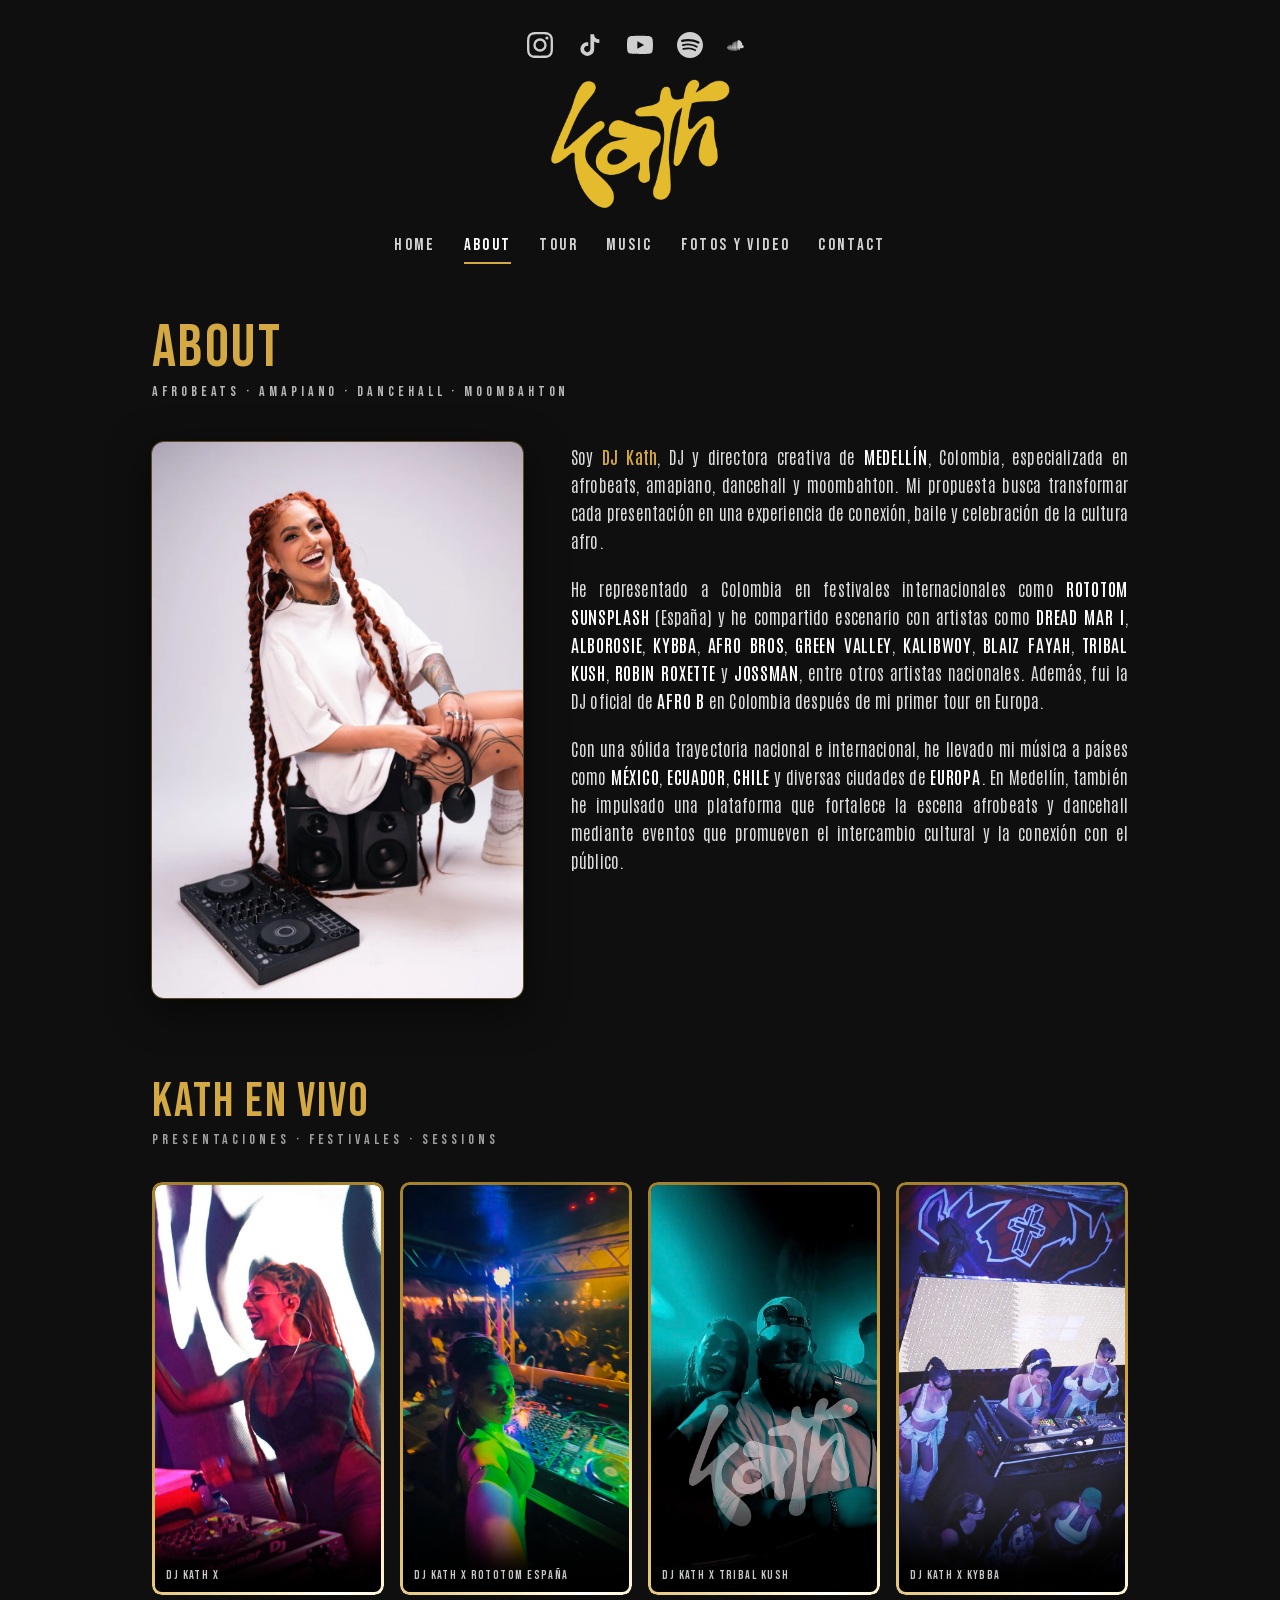
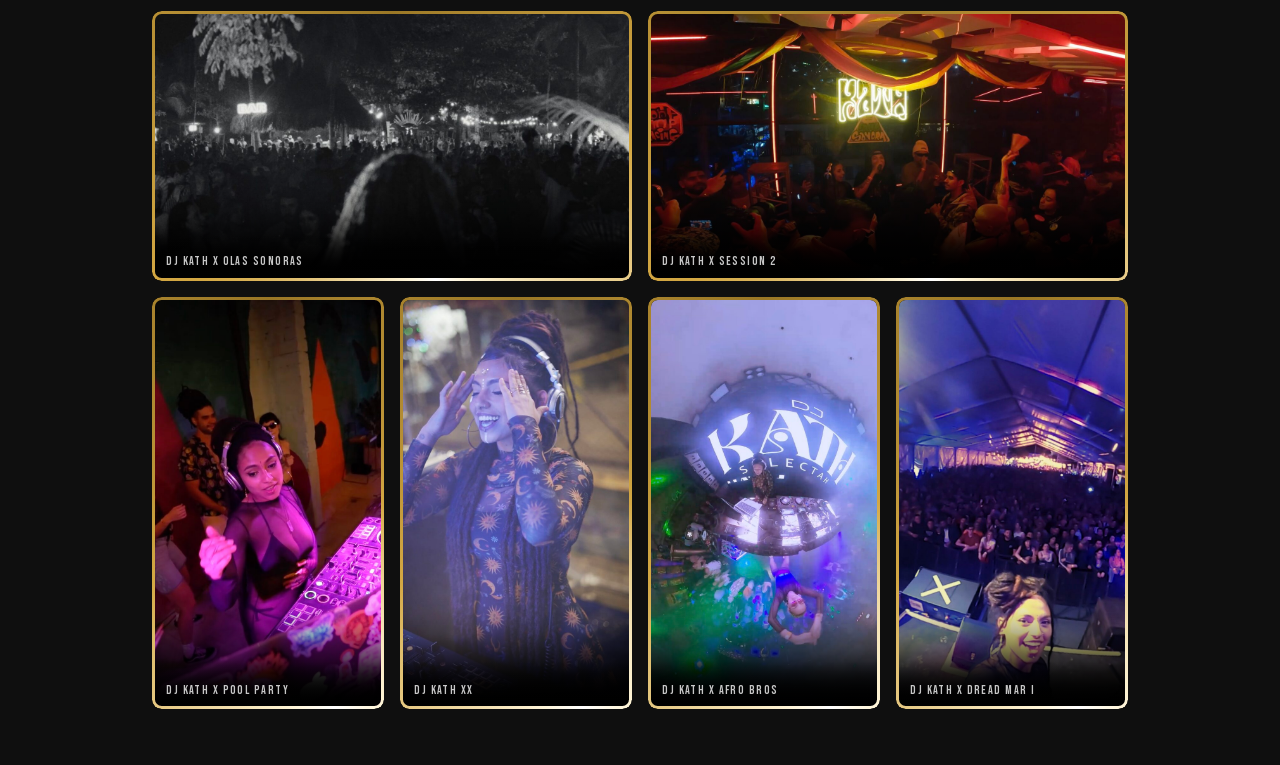
==== commit c8e88770: "fix: el fondo del home desaparecía si el set sonaba durante la intro sunBeat animaba el transform de" ====
--- a/about.html
+++ b/about.html
@@ -160,7 +160,7 @@
             <div class="bio space-y-5 text-white/85 leading-relaxed text-[17px] sm:text-lg text-justify [hyphens:auto]">
                 <p>Soy <span class="hl">DJ Kath</span>, DJ y directora creativa de <span class="up">Medellín</span>, Colombia, especializada en afrobeats, amapiano, dancehall y moombahton. Mi propuesta busca transformar cada presentación en una experiencia de conexión, baile y celebración de la cultura afro.</p>
 
-                <p>He representado a Colombia en festivales internacionales como <span class="up">Rototom Sunsplash</span> (España) y he compartido escenario con artistas como <span class="up">Dread Mar I</span>, <span class="up">Alborosie</span>, <span class="up">Kybba</span>, <span class="up">Afro Bros</span>, <span class="up">Green Valley</span>, <span class="up">Kalibwoy</span>, <span class="up">Blaiz Fayah</span>, <span class="up">Tribal Kush</span>, <span class="up">Robin Roxette</span> y <span class="up">Jossman</span>, entre otros artistas nacionales. Además, fui la DJ oficial de <span class="up">Afro B</span> en Colombia después de su primer tour en Europa.</p>
+                <p>He representado a Colombia en festivales internacionales como <span class="up">Rototom Sunsplash</span> (España) y he compartido escenario con artistas como <span class="up">Dread Mar I</span>, <span class="up">Alborosie</span>, <span class="up">Kybba</span>, <span class="up">Afro Bros</span>, <span class="up">Green Valley</span>, <span class="up">Kalibwoy</span>, <span class="up">Blaiz Fayah</span>, <span class="up">Tribal Kush</span>, <span class="up">Robin Roxette</span> y <span class="up">Jossman</span>, entre otros artistas nacionales. Además, fui la DJ oficial de <span class="up">Afro B</span> en Colombia después de mi primer tour en Europa.</p>
 
                 <p>Con una sólida trayectoria nacional e internacional, he llevado mi música a países como <span class="up">México</span>, <span class="up">Ecuador</span>, <span class="up">Chile</span> y diversas ciudades de <span class="up">Europa</span>. En Medellín, también he impulsado una plataforma que fortalece la escena afrobeats y dancehall mediante eventos que promueven el intercambio cultural y la conexión con el público.</p>
             </div>
